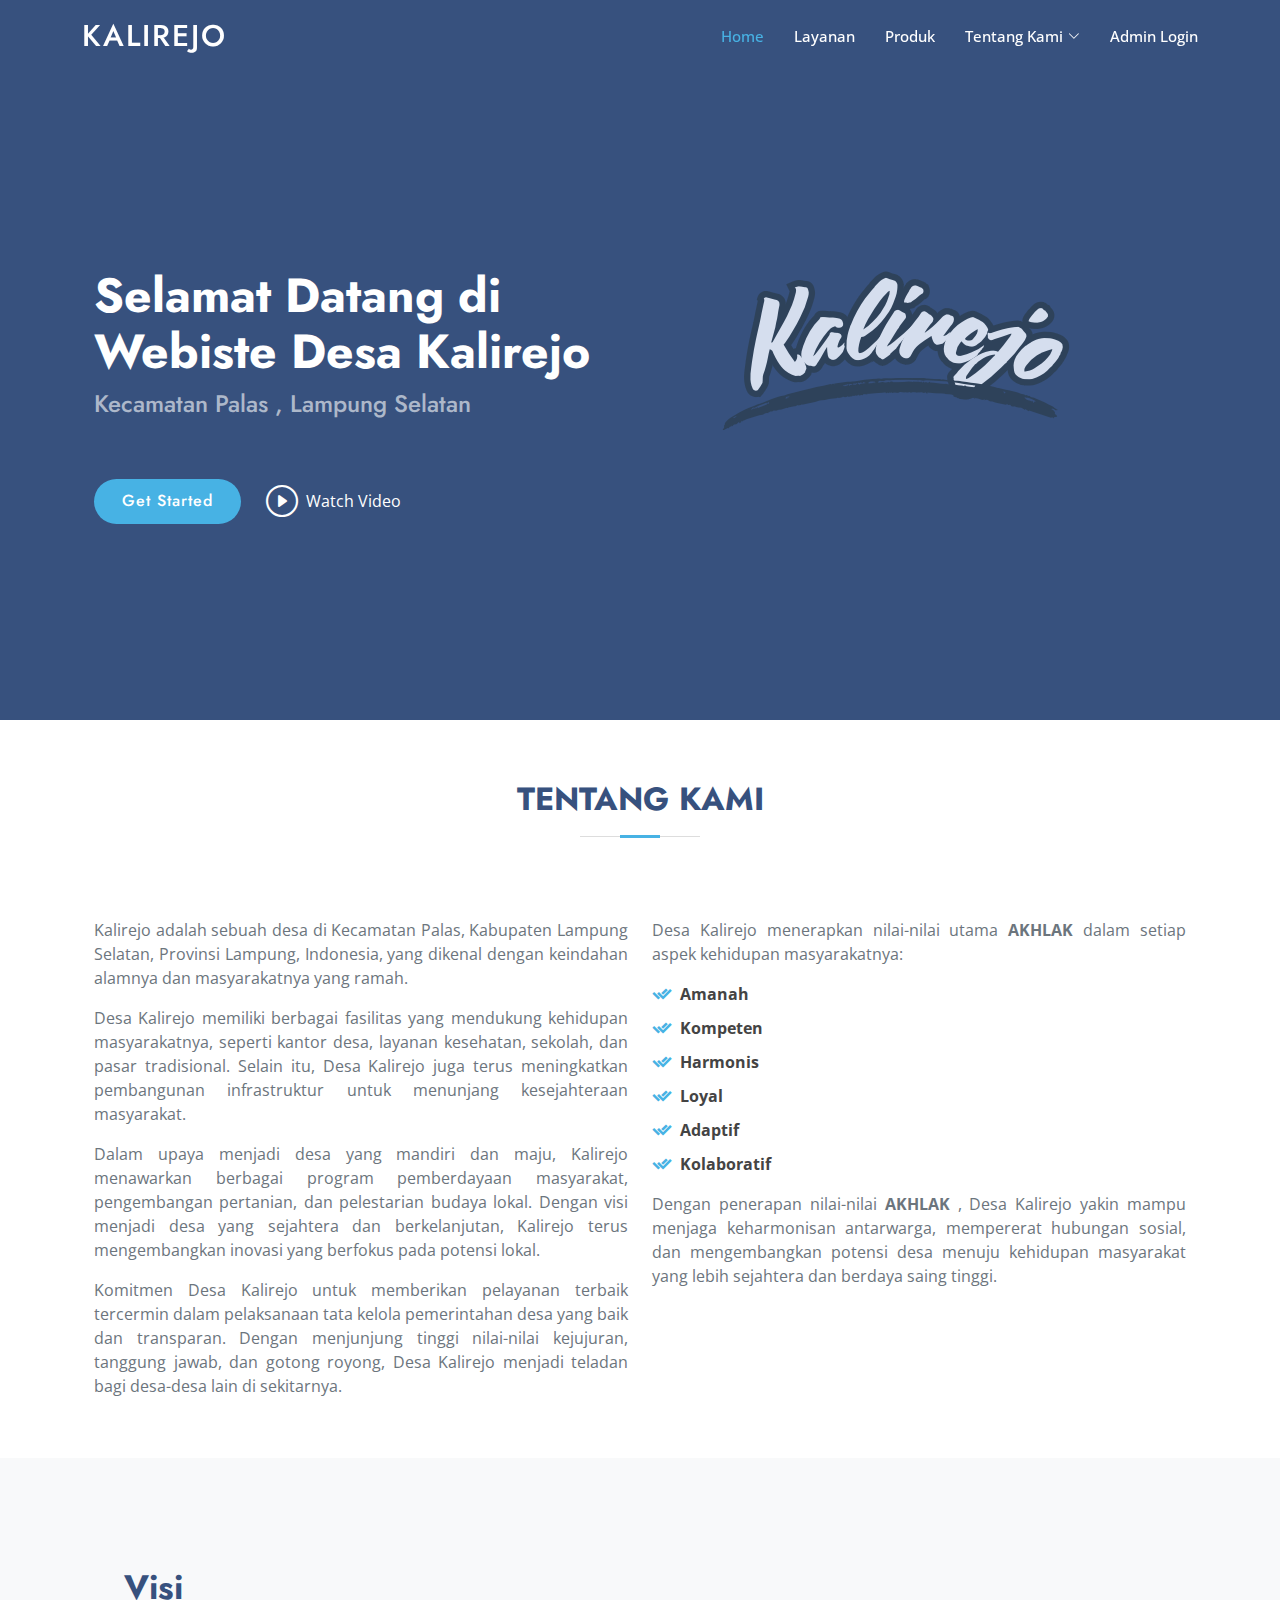
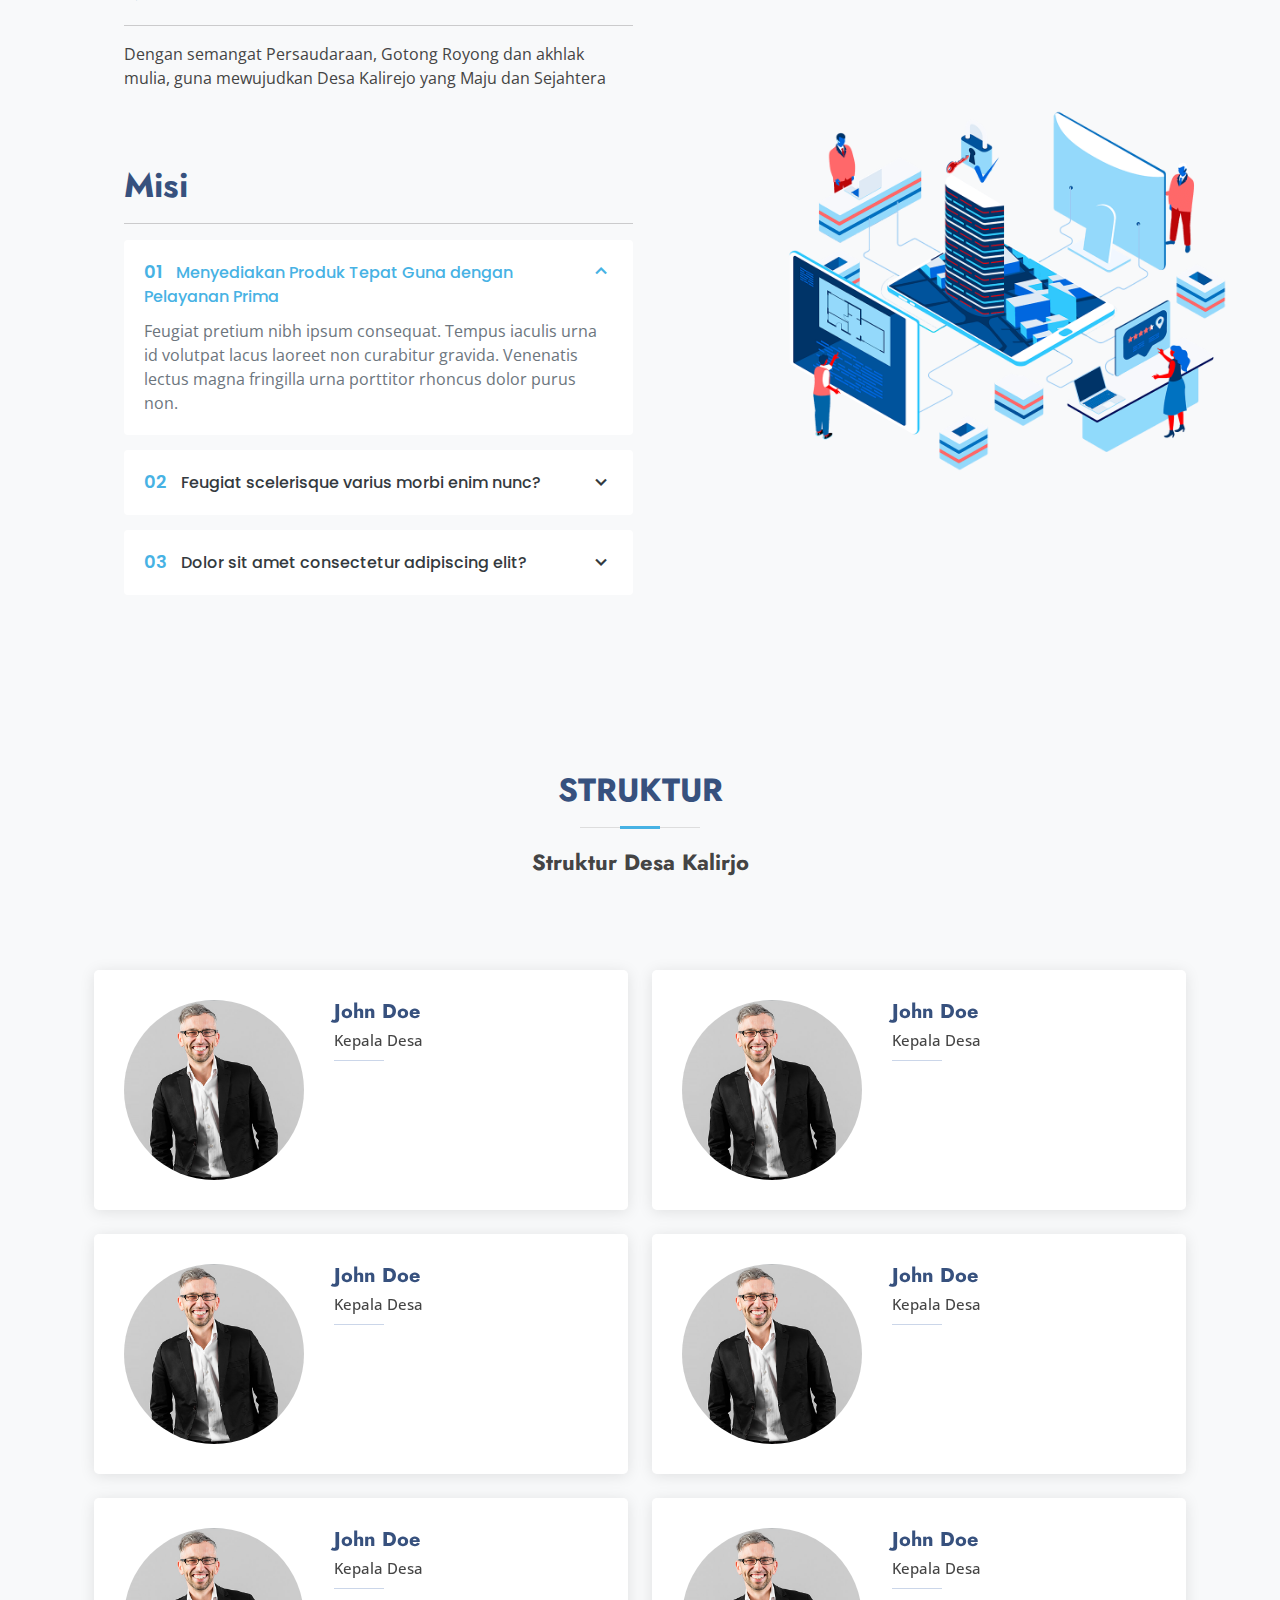
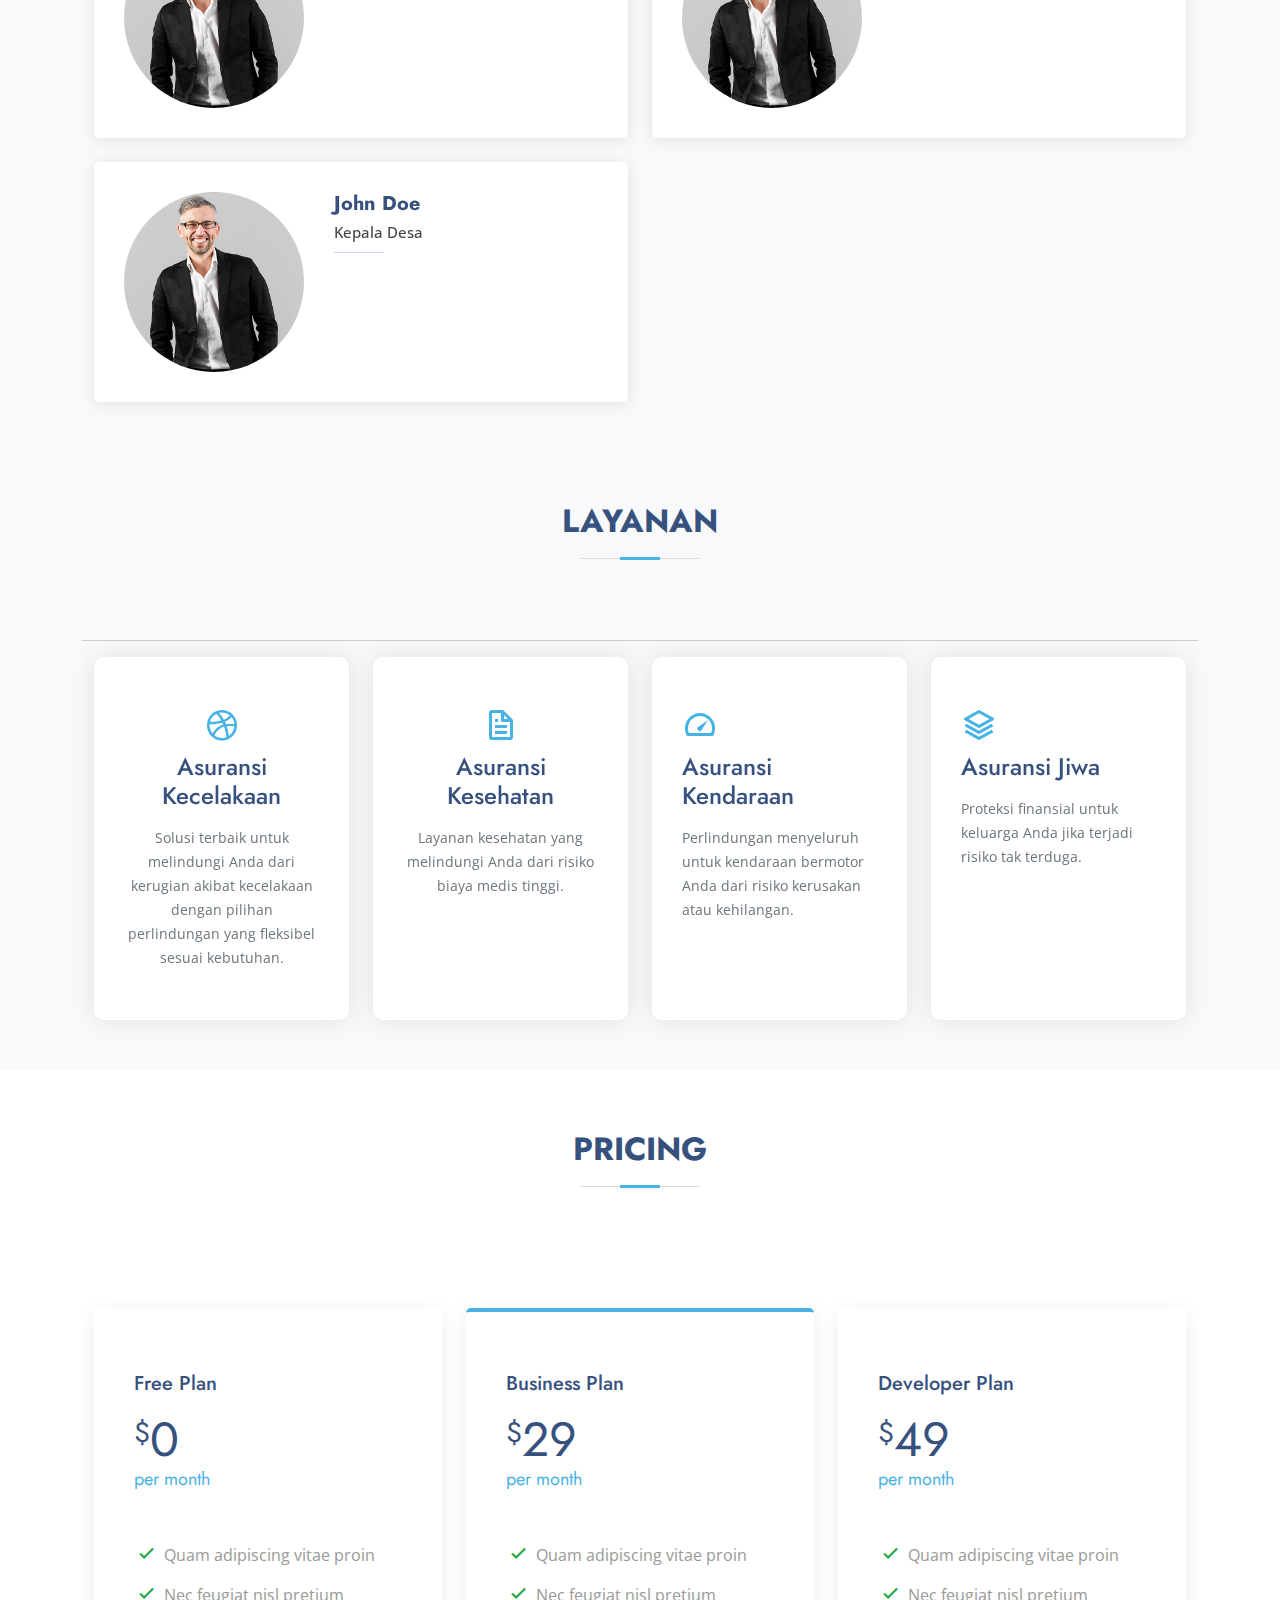
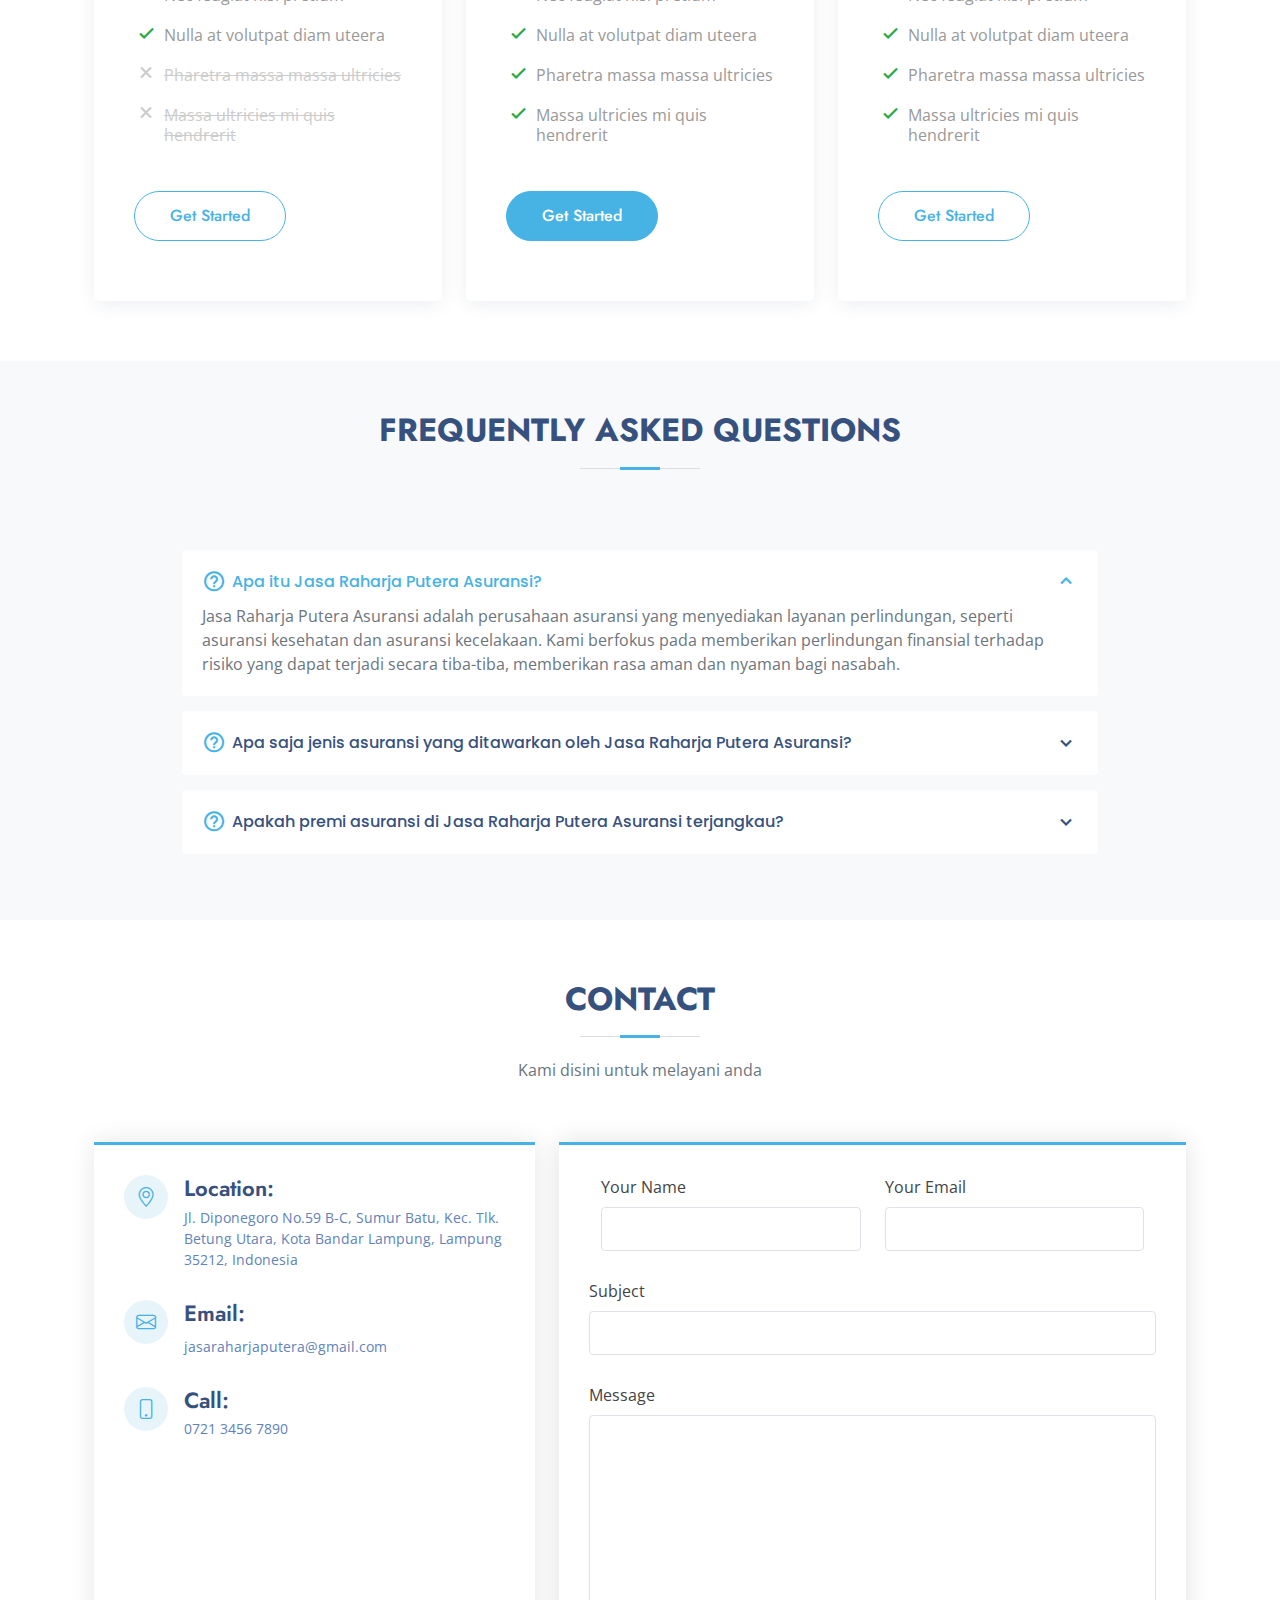
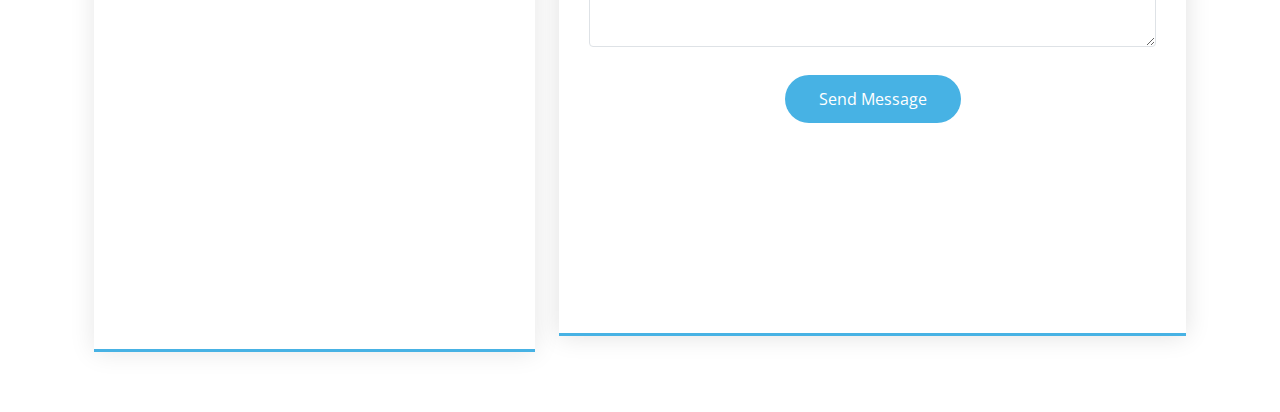
==== index.html @ ce3ab44b "initial commit" ====
<html lang="en"><head>
    <meta charset="utf-8">
    <meta content="width=device-width, initial-scale=1.0" name="viewport">
  
    <title>Kalirejo - Palas </title>
    <meta content="Pemasaran produk dari PT Jasa" name="description">
    <meta content="" name="keywords">
  
    <!-- Favicons -->
    <link href="assets/img/jrpLogo.png" rel="icon">
    <link href="assets/img/jrpLogo.png" rel="apple-touch-icon">
  
    <!-- Google Fonts -->
    <link href="https://fonts.googleapis.com/css?family=Open+Sans:300,300i,400,400i,600,600i,700,700i|Jost:300,300i,400,400i,500,500i,600,600i,700,700i|Poppins:300,300i,400,400i,500,500i,600,600i,700,700i" rel="stylesheet">
    <link href="assets/vendor/aos/aos.css" rel="stylesheet">
    <link href="assets/vendor/bootstrap/css/bootstrap.min.css" rel="stylesheet">
    <link href="assets/vendor/bootstrap-icons/bootstrap-icons.css" rel="stylesheet">
    <link href="assets/vendor/boxicons/css/boxicons.min.css" rel="stylesheet">
    <link href="assets/vendor/glightbox/css/glightbox.min.css" rel="stylesheet">
    <link href="assets/vendor/remixicon/remixicon.css" rel="stylesheet">
    <link href="assets/vendor/swiper/swiper-bundle.min.css" rel="stylesheet">
    <link href="assets/css/style.css" rel="stylesheet">
  </head>
  
  <body data-aos-easing="ease-in-out" data-aos-duration="1000" data-aos-delay="0">
  
    <!-- ======= Header ======= -->
    <header id="header" class="fixed-top">

    </header><!-- End Header -->
  
    <!-- ======= Hero Section ======= -->
    <section id="hero" class="d-flex align-items-center">
  
      <div class="container">
        <div class="row">
          <div class="col-lg-6 d-flex flex-column justify-content-center pt-4 pt-lg-0 order-2 order-lg-1 aos-init aos-animate" data-aos="fade-up" data-aos-delay="200">
            <h1>Selamat Datang di Webiste Desa Kalirejo</h1>
            <h2>Kecamatan Palas , Lampung Selatan</h2>
            <div class="d-flex justify-content-center justify-content-lg-start">
              <a href="#about" class="btn-get-started scrollto">Get Started</a>
              <a href="https://youtu.be/mQYhG9nLLx8?si=wnND6jHWBYqiGzvn" class="glightbox btn-watch-video"><i class="bi bi-play-circle"></i><span>Watch Video</span></a>
  
          </div>
          </div>
          <div class="col-lg-6 order-1 order-lg-2 hero-img aos-init aos-animate" data-aos="zoom-in" data-aos-delay="200">
            <img src="assets/img/Logo_JRP_Insurance.png" class="img-fluid animated" alt="">
          </div>
        </div>
      </div>
  
    </section><!-- End Hero -->
  
    <main id="main">
  
      
  
<!-- ======= About Us Section ======= -->
<section id="about" class="about">
  <div class="container aos-init aos-animate" data-aos="fade-up">

    <div class="section-title">
      <h2>Tentang Kami</h2>
    </div>

    <div class="row content">
      <div class="col-lg-6">
        <p style="text-align: justify">
          Kalirejo adalah sebuah desa di Kecamatan Palas, Kabupaten Lampung Selatan, Provinsi Lampung, Indonesia, yang dikenal dengan keindahan alamnya dan masyarakatnya yang ramah.
        </p>
        <p style="text-align: justify">
          Desa Kalirejo memiliki berbagai fasilitas yang mendukung kehidupan masyarakatnya, seperti kantor desa, layanan kesehatan, sekolah, dan pasar tradisional. Selain itu, Desa Kalirejo juga terus meningkatkan pembangunan infrastruktur untuk menunjang kesejahteraan masyarakat.
        </p>
        <p style="text-align: justify">
          Dalam upaya menjadi desa yang mandiri dan maju, Kalirejo menawarkan berbagai program pemberdayaan masyarakat, pengembangan pertanian, dan pelestarian budaya lokal. Dengan visi menjadi desa yang sejahtera dan berkelanjutan, Kalirejo terus mengembangkan inovasi yang berfokus pada potensi lokal.
        </p>
        <p style="text-align: justify">
          Komitmen Desa Kalirejo untuk memberikan pelayanan terbaik tercermin dalam pelaksanaan tata kelola pemerintahan desa yang baik dan transparan. Dengan menjunjung tinggi nilai-nilai kejujuran, tanggung jawab, dan gotong royong, Desa Kalirejo menjadi teladan bagi desa-desa lain di sekitarnya.
        </p>
      </div>
      <div class="col-lg-6 pt-4 pt-lg-0">
        <p style="text-align: justify">
           Desa Kalirejo menerapkan nilai-nilai utama <strong> AKHLAK </strong> dalam setiap aspek kehidupan masyarakatnya:
        </p>
        <ul>
            <li style="font-weight: bold"><i class="ri-check-double-line"></i> Amanah</li>
            <li style="font-weight: bold"><i class="ri-check-double-line"></i> Kompeten</li>
            <li style="font-weight: bold"><i class="ri-check-double-line"></i> Harmonis</li>
            <li style="font-weight: bold"><i class="ri-check-double-line"></i> Loyal</li>
            <li style="font-weight: bold"><i class="ri-check-double-line"></i> Adaptif</li>
            <li style="font-weight: bold"><i class="ri-check-double-line"></i> Kolaboratif </li>
        </ul>
        <p style="text-align: justify">
            Dengan penerapan nilai-nilai <strong> AKHLAK </strong>, Desa Kalirejo yakin mampu menjaga keharmonisan antarwarga, mempererat hubungan sosial, dan mengembangkan potensi desa menuju kehidupan masyarakat yang lebih sejahtera dan berdaya saing tinggi.
        </p>
      </div>
    </div>

  </div>
</section><!-- End About Us Section -->

  
      <!-- ======= Why Us Section ======= -->
      <section id="why-us" class="why-us section-bg">
        <div class="container-fluid aos-init aos-animate" data-aos="fade-up">
  
          <div class="row">
  
            <div class="col-lg-7 d-flex flex-column justify-content-center align-items-stretch  order-2 order-lg-1">
  
              <div class="content">
                <h3><strong>Visi</strong></h3>
                <hr>
                <p>
                              </p><div>Dengan semangat Persaudaraan, Gotong Royong dan akhlak mulia, guna mewujudkan Desa Kalirejo yang Maju dan Sejahtera</div>
                              <p></p>
              </div>
              <div class="content">
                <h3><strong>Misi</strong></h3>
                <hr>
                <p>
                              </p>
              </div>
  
              <div class="accordion-list">
                <ul>
                  <li>
                    <a data-bs-toggle="collapse" class="collapse" data-bs-target="#accordion-list-1"><span>01</span> Menyediakan Produk Tepat Guna dengan Pelayanan Prima<i class="bx bx-chevron-down icon-show"></i><i class="bx bx-chevron-up icon-close"></i></a>
                    <div id="accordion-list-1" class="collapse show" data-bs-parent=".accordion-list">
                      <p>
                        Feugiat pretium nibh ipsum consequat. Tempus iaculis urna id volutpat lacus laoreet non curabitur gravida. Venenatis lectus magna fringilla urna porttitor rhoncus dolor purus non.
                      </p>
                    </div>
                  </li>
  
                  <li>
                    <a data-bs-toggle="collapse" data-bs-target="#accordion-list-2" class="collapsed"><span>02</span> Feugiat scelerisque varius morbi enim nunc? <i class="bx bx-chevron-down icon-show"></i><i class="bx bx-chevron-up icon-close"></i></a>
                    <div id="accordion-list-2" class="collapse" data-bs-parent=".accordion-list">
                      <p>
                        Dolor sit amet consectetur adipiscing elit pellentesque habitant morbi. Id interdum velit laoreet id donec ultrices. Fringilla phasellus faucibus scelerisque eleifend donec pretium. Est pellentesque elit ullamcorper dignissim. Mauris ultrices eros in cursus turpis massa tincidunt dui.
                      </p>
                    </div>
                  </li>
  
                  <li>
                    <a data-bs-toggle="collapse" data-bs-target="#accordion-list-3" class="collapsed"><span>03</span> Dolor sit amet consectetur adipiscing elit? <i class="bx bx-chevron-down icon-show"></i><i class="bx bx-chevron-up icon-close"></i></a>
                    <div id="accordion-list-3" class="collapse" data-bs-parent=".accordion-list">
                      <p>
                        Eleifend mi in nulla posuere sollicitudin aliquam ultrices sagittis orci. Faucibus pulvinar elementum integer enim. Sem nulla pharetra diam sit amet nisl suscipit. Rutrum tellus pellentesque eu tincidunt. Lectus urna duis convallis convallis tellus. Urna molestie at elementum eu facilisis sed odio morbi quis
                      </p>
                    </div>
                  </li>
  
                </ul>
              </div>
  
            </div>
  
            <div class="col-lg-5 align-items-stretch order-1 order-lg-2 img aos-init aos-animate" style="background-image: url(&quot;assets/img/why-us.png&quot;);" data-aos="zoom-in" data-aos-delay="150">&nbsp;</div>
          </div>
  
        </div>
      </section><!-- End Why Us Section -->
  
      
  
      
  
      <!-- ======= Team Section ======= -->
      <section id="team" class="team section-bg">
        <div class="container aos-init aos-animate" data-aos="fade-up">
  
          <div class="section-title">
            <h2>Struktur</h2>
            <h4>Struktur Desa Kalirjo</h4>
            <div class="images" style="display: flex; justify-content: center; align-items: center;">
                        
                    </div>
          </div>
  
          <div id="team-container" class="row"></div>
  
        </div>
      </section><!-- End Team Section -->
  
          <!-- ======= Services Section ======= -->
          <section id="services" class="services section-bg">
              <div class="container aos-init aos-animate" data-aos="fade-up">
  
                <div class="section-title text-center">
                  <h2>Layanan</h2>
  
                  <!-- <p>Magnam dolores commodi suscipit. Necessitatibus eius consequatur ex aliquid fuga eum quidem. Sit sint consectetur velit. Quisquam quos quisquam cupiditate. Et nemo qui impedit suscipit alias ea. Quia fugiat sit in iste officiis commodi quidem hic quas.</p> -->
                </div>
                              <hr>
                
  
                <div class="row justify-content-center">
                  <div class="col-xl-3 col-md-6 d-flex align-items-stretch aos-init aos-animate" data-aos="zoom-in" data-aos-delay="100">
                  <div class="icon-box text-center">
                      <div class="icon"><i class="bx bxl-dribbble"></i></div>
                      <h4><a href="">Asuransi Kecelakaan</a></h4>
                      <p>Solusi terbaik untuk melindungi Anda dari kerugian akibat kecelakaan dengan pilihan perlindungan yang fleksibel sesuai kebutuhan.</p>
                  </div>
                  </div>
  
                  <div class="col-xl-3 col-md-6 d-flex align-items-stretch mt-4 mt-md-0 aos-init aos-animate" data-aos="zoom-in" data-aos-delay="200">
                    <div class="icon-box text-center">
                      <div class="icon"><i class="bx bx-file"></i></div>
                      <h4><a href="">Asuransi Kesehatan</a></h4>
                      <p>Layanan kesehatan yang melindungi Anda dari risiko biaya medis tinggi.</p>
                    </div>
                  </div>
  
                  <div class="col-xl-3 col-md-6 d-flex align-items-stretch mt-4 mt-xl-0 aos-init aos-animate" data-aos="zoom-in" data-aos-delay="300">
                    <div class="icon-box">
                      <div class="icon"><i class="bx bx-tachometer"></i></div>
                      <h4><a href="">Asuransi Kendaraan</a></h4>
                      <p>Perlindungan menyeluruh untuk kendaraan bermotor Anda dari risiko kerusakan atau kehilangan.</p>
                    </div>
                  </div>
  
                  <div class="col-xl-3 col-md-6 d-flex align-items-stretch mt-4 mt-xl-0 aos-init aos-animate" data-aos="zoom-in" data-aos-delay="400">
                    <div class="icon-box">
                      <div class="icon"><i class="bx bx-layer"></i></div>
                      <h4><a href="">Asuransi Jiwa</a></h4>
                      <p>Proteksi finansial untuk keluarga Anda jika terjadi risiko tak terduga.</p>
                  </div>
                  </div>
  
                </div>
  
              </div>
            </section><!-- End Services Section -->
  
      <!-- ======= Pricing Section ======= -->
      <section id="pricing" class="pricing">
        <div class="container aos-init aos-animate" data-aos="fade-up">
  
          <div class="section-title">
            <h2>Pricing</h2>
            <!-- <p>Magnam dolores commodi suscipit. Necessitatibus eius consequatur ex aliquid fuga eum quidem. Sit sint consectetur velit. Quisquam quos quisquam cupiditate. Et nemo qui impedit suscipit alias ea. Quia fugiat sit in iste officiis commodi quidem hic quas.</p> -->
          </div>
  
          <div class="row">
  
            <div class="col-lg-4 aos-init aos-animate" data-aos="fade-up" data-aos-delay="100">
              <div class="box">
                <h3>Free Plan</h3>
                <h4><sup>$</sup>0<span>per month</span></h4>
                <ul>
                  <li><i class="bx bx-check"></i> Quam adipiscing vitae proin</li>
                  <li><i class="bx bx-check"></i> Nec feugiat nisl pretium</li>
                  <li><i class="bx bx-check"></i> Nulla at volutpat diam uteera</li>
                  <li class="na"><i class="bx bx-x"></i> <span>Pharetra massa massa ultricies</span></li>
                  <li class="na"><i class="bx bx-x"></i> <span>Massa ultricies mi quis hendrerit</span></li>
                </ul>
                <a href="#" class="buy-btn">Get Started</a>
              </div>
            </div>
  
            <div class="col-lg-4 mt-4 mt-lg-0 aos-init aos-animate" data-aos="fade-up" data-aos-delay="200">
              <div class="box featured">
                <h3>Business Plan</h3>
                <h4><sup>$</sup>29<span>per month</span></h4>
                <ul>
                  <li><i class="bx bx-check"></i> Quam adipiscing vitae proin</li>
                  <li><i class="bx bx-check"></i> Nec feugiat nisl pretium</li>
                  <li><i class="bx bx-check"></i> Nulla at volutpat diam uteera</li>
                  <li><i class="bx bx-check"></i> Pharetra massa massa ultricies</li>
                  <li><i class="bx bx-check"></i> Massa ultricies mi quis hendrerit</li>
                </ul>
                <a href="#" class="buy-btn">Get Started</a>
              </div>
            </div>
  
            <div class="col-lg-4 mt-4 mt-lg-0 aos-init aos-animate" data-aos="fade-up" data-aos-delay="300">
              <div class="box">
                <h3>Developer Plan</h3>
                <h4><sup>$</sup>49<span>per month</span></h4>
                <ul>
                  <li><i class="bx bx-check"></i> Quam adipiscing vitae proin</li>
                  <li><i class="bx bx-check"></i> Nec feugiat nisl pretium</li>
                  <li><i class="bx bx-check"></i> Nulla at volutpat diam uteera</li>
                  <li><i class="bx bx-check"></i> Pharetra massa massa ultricies</li>
                  <li><i class="bx bx-check"></i> Massa ultricies mi quis hendrerit</li>
                </ul>
                <a href="#" class="buy-btn">Get Started</a>
              </div>
            </div>
  
          </div>
  
        </div>
      </section><!-- End Pricing Section -->
  
      <!-- ======= Frequently Asked Questions Section ======= -->
      <section id="faq" class="faq section-bg">
        <div class="container aos-init aos-animate" data-aos="fade-up">
  
          <div class="section-title">
            <h2>Frequently Asked Questions</h2>
            <!-- <p>Magnam dolores commodi suscipit. Necessitatibus eius consequatur ex aliquid fuga eum quidem. Sit sint consectetur velit. Quisquam quos quisquam cupiditate. Et nemo qui impedit suscipit alias ea. Quia fugiat sit in iste officiis commodi quidem hic quas.</p> -->
          </div>
  
          <div class="faq-list">
            <ul>
              <li data-aos="fade-up" data-aos-delay="100" class="aos-init aos-animate">
                <i class="bx bx-help-circle icon-help"></i> <a data-bs-toggle="collapse" class="collapse" data-bs-target="#faq-list-1">Apa itu Jasa Raharja Putera Asuransi? <i class="bx bx-chevron-down icon-show"></i><i class="bx bx-chevron-up icon-close"></i></a>
                <div id="faq-list-1" class="collapse show" data-bs-parent=".faq-list">
                  <p>
                      Jasa Raharja Putera Asuransi adalah perusahaan asuransi yang menyediakan layanan perlindungan, seperti asuransi kesehatan dan asuransi kecelakaan. Kami berfokus pada memberikan perlindungan finansial terhadap risiko yang dapat terjadi secara tiba-tiba, memberikan rasa aman dan nyaman bagi nasabah.
                  </p>
                </div>
              </li>
  
              <li data-aos="fade-up" data-aos-delay="200" class="aos-init aos-animate">
                <i class="bx bx-help-circle icon-help"></i> <a data-bs-toggle="collapse" data-bs-target="#faq-list-2" class="collapsed">Apa saja jenis asuransi yang ditawarkan oleh Jasa Raharja Putera Asuransi? <i class="bx bx-chevron-down icon-show"></i><i class="bx bx-chevron-up icon-close"></i></a>
                <div id="faq-list-2" class="collapse" data-bs-parent=".faq-list">
                  <p>
                      Jasa Raharja Putera Asuransi menawarkan beberapa jenis produk asuransi, antara lain:
                      </p><ul>
                          <li><strong>Asuransi Kesehatan:</strong> Memberikan proteksi untuk biaya perawatan kesehatan baik rawat inap maupun rawat jalan.</li>
                          <li><strong>Asuransi Kecelakaan Diri:</strong> Perlindungan terhadap risiko kecelakaan pribadi yang dapat mengakibatkan cacat tetap atau meninggal dunia.</li>
                      </ul>
                  <p></p>
                </div>
              </li>
  
              <li data-aos="fade-up" data-aos-delay="300" class="aos-init aos-animate">
                <i class="bx bx-help-circle icon-help"></i> <a data-bs-toggle="collapse" data-bs-target="#faq-list-3" class="collapsed">Apakah premi asuransi di Jasa Raharja Putera Asuransi terjangkau? <i class="bx bx-chevron-down icon-show"></i><i class="bx bx-chevron-up icon-close"></i></a>
                <div id="faq-list-3" class="collapse" data-bs-parent=".faq-list">
                  <p>
                      Premi asuransi di Jasa Raharja Putera Asuransi dirancang agar dapat diakses oleh berbagai kalangan. Premi yang dikenakan tergantung pada jenis asuransi yang dipilih, usia pemegang polis, dan jumlah pertanggungan. Perusahaan ini menawarkan pilihan premi yang fleksibel, yang memungkinkan nasabah menyesuaikan dengan anggaran dan kebutuhan perlindungannya.
                  </p>
                </div>
              </li>
  
              
  
            </ul>
          </div>
  
        </div>
      </section><!-- End Frequently Asked Questions Section -->
  
      <!-- ======= Contact Section ======= -->
      <section id="contact" class="contact">
        <div class="container aos-init aos-animate" data-aos="fade-up">
  
          <div class="section-title">
            <h2>Contact</h2>
            <p>Kami disini untuk melayani anda</p>
          </div>
  
          <div class="row">
  
            <div class="col-lg-5 d-flex align-items-stretch">
              <div class="info">
                <div class="address">
                  <i class="bi bi-geo-alt"></i>
                  <h4>Location:</h4>
                  <p>Jl. Diponegoro No.59 B-C, Sumur Batu, Kec. Tlk. Betung Utara, Kota Bandar Lampung, Lampung 35212, Indonesia</p>
                </div>
  
                <div class="email">
                  <i class="bi bi-envelope"></i>
                  <h4>Email:</h4>
                  <p>jasaraharjaputera@gmail.com</p>
                </div>
  
                <div class="phone">
                  <i class="bi bi-phone"></i>
                  <h4>Call:</h4>
                  <p>0721 3456 7890</p>
                </div>
  
                <iframe src="https://www.google.com/maps/embed?pb=!1m18!1m12!1m3!1d496.48790723895786!2d105.26151772204915!3d-5.431663697129779!2m3!1f0!2f0!3f0!3m2!1i1024!2i768!4f13.1!3m3!1m2!1s0x2e40da3414b57f09%3A0xfca10192202a3818!2sJasaraharja%20Putera!5e0!3m2!1sen!2sus!4v1705291901483!5m2!1sen!2sus" width="600" height="450" style="border:0;" allowfullscreen="" loading="lazy" referrerpolicy="no-referrer-when-downgrade"></iframe>
              </div>
  
            </div>
  
            <div class="col-lg-7 mt-5 mt-lg-0 d-flex align-items-stretch">
              
              <form action="" method="post" role="form" class="php-email-form">
                  <div class="row">
                  <div class="form-group col-md-6">
                    <label for="name">Your Name</label>
                    <input type="text" name="name" class="form-control" id="name" required="">
                  </div>
                  <div class="form-group col-md-6">
                    <label for="name">Your Email</label>
                    <input type="email" class="form-control" name="email" id="email" required="">
                  </div>
                </div>
                <div class="form-group">
                  <label for="name">Subject</label>
                  <input type="text" class="form-control" name="subject" id="subject" required="">
                </div>
                <div class="form-group">
                  <label for="name">Message</label>
                  <textarea class="form-control" name="message" rows="10" required=""></textarea>
                </div>
                <div class="my-3">
                  <div class="loading">Loading</div>
                  <div class="error-message"></div>
                  <div class="sent-message">Your message has been sent. Thank you!</div>
                </div>
                <div class="text-center"><button type="submit">Send Message</button></div>
              </form>
            </div>
  
          </div>
  
        </div>
      </section><!-- End Contact Section -->
  
    </main><!-- End #main -->
  
    <!-- ======= Footer ======= -->
  
      <div class="container footer-bottom clearfix">
        <div class="credits">
          <!-- All the links in the footer should remain intact. -->
          <!-- You can delete the links only if you purchased the pro version. -->
          <!-- Licensing information: https://bootstrapmade.com/license/ -->
          <!-- Purchase the pro version with working PHP/AJAX contact form: https://bootstrapmade.com/arsha-free-bootstrap-html-template-corporate/ -->
        </div>
      </div>
    <!-- End Footer -->
  
    
    <a href="#" class="back-to-top d-flex align-items-center justify-content-center"><i class="bi bi-arrow-up-short"></i></a>
  
    <!-- Vendor JS Files -->
    <script src="assets/vendor/aos/aos.js"></script>
    <script src="assets/vendor/bootstrap/js/bootstrap.bundle.min.js"></script>
    <script src="assets/vendor/glightbox/js/glightbox.min.js"></script>
    <script src="assets/vendor/isotope-layout/isotope.pkgd.min.js"></script>
    <script src="assets/vendor/swiper/swiper-bundle.min.js"></script>
    <script src="assets/vendor/waypoints/noframework.waypoints.js"></script>
    <script src="assets/vendor/php-email-form/validate.js"></script>
  
    <!-- Template Main JS File -->
    <script src="assets/js/main.js"></script>
  
  
    <script>
        // Load header
        fetch('layout/header.html')
            .then(response => response.text())
            .then(data => document.getElementById('header').innerHTML = data);

        // Load footer
        // fetch('footer.html')
        //     .then(response => response.text())
        //     .then(data => document.getElementById('footer').innerHTML = data);
    </script>

    <!-- SCRIPT STRUKTUR -->
    <script>
        // Function to fetch and parse CSV
        async function fetchTeamData() {
          const response = await fetch('data/struktur.csv'); // Replace with your actual CSV file path
          const csvText = await response.text();
          return csvToArray(csvText);
        }
      
        // Convert CSV to Array of Objects
        function csvToArray(csvString) {
          const rows = csvString.split('\n').filter(row => row.trim());
          const headers = rows.shift().split(',');
      
          return rows.map(row => {
            const values = row.split(',');
            return headers.reduce((obj, header, index) => {
              obj[header.trim()] = values[index].trim();
              return obj;
            }, {});
          });
        }
      
        // Render Team Section
        function renderTeam(teamData) {
          const container = document.getElementById('team-container');
          container.innerHTML = '';
      
          teamData.forEach(member => {
            const memberHTML = `
              <div class="col-lg-6 mt-4 aos-init aos-animate" data-aos="zoom-in" data-aos-delay="100">
                <div class="member d-flex align-items-start">
                  <div class="pic"><img src="${member.foto}" class="img-fluid" alt="${member.nama}"></div>
                  <div class="member-info">
                    <h4>${member.nama}</h4>
                    <span>${member.posisi}</span>
                  </div>
                </div>
              </div>
            `;
            container.insertAdjacentHTML('beforeend', memberHTML);
          });
        }
      
        // Initialize
        async function initTeamSection() {
          try {
            const teamData = await fetchTeamData();
            renderTeam(teamData);
          } catch (error) {
            console.error('Error loading team data:', error);
          }
        }
      
        // Call the initialization function on page load
        document.addEventListener('DOMContentLoaded', initTeamSection);
      </script>
      
  
  </body></html>
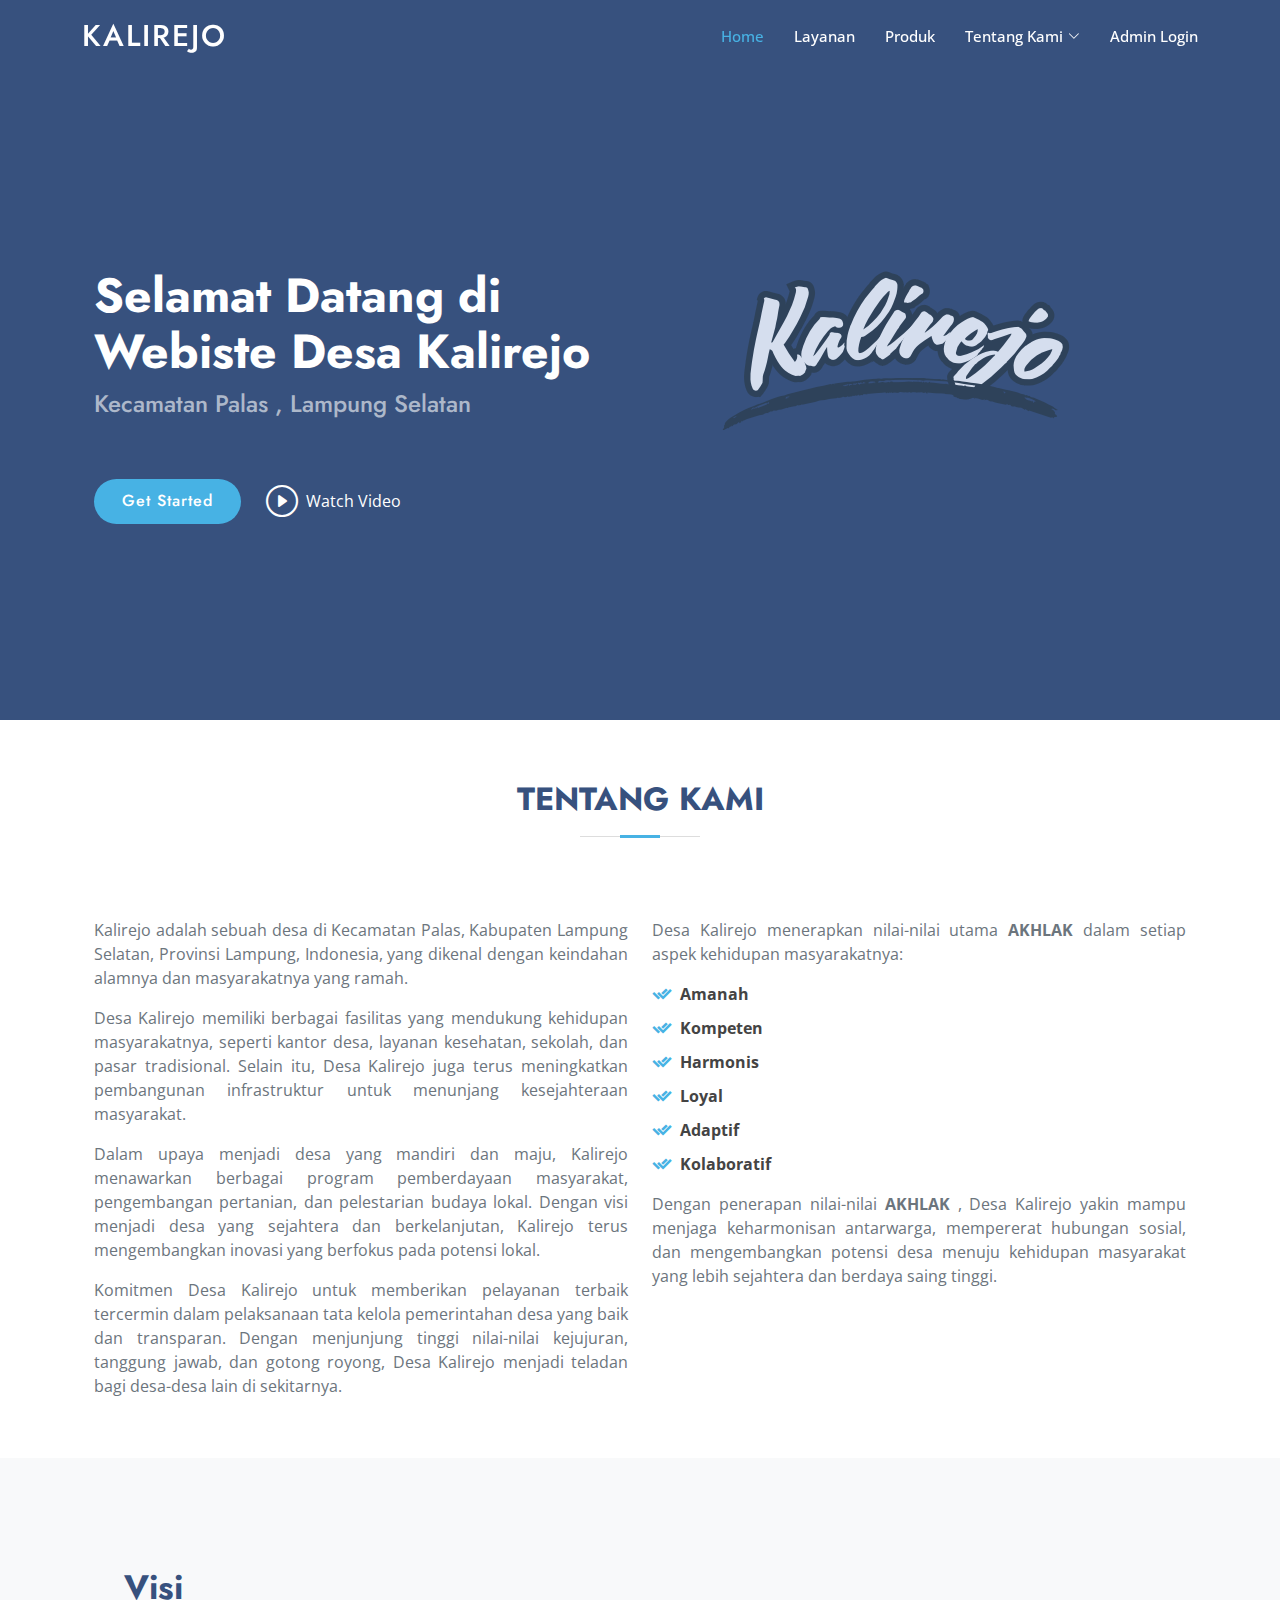
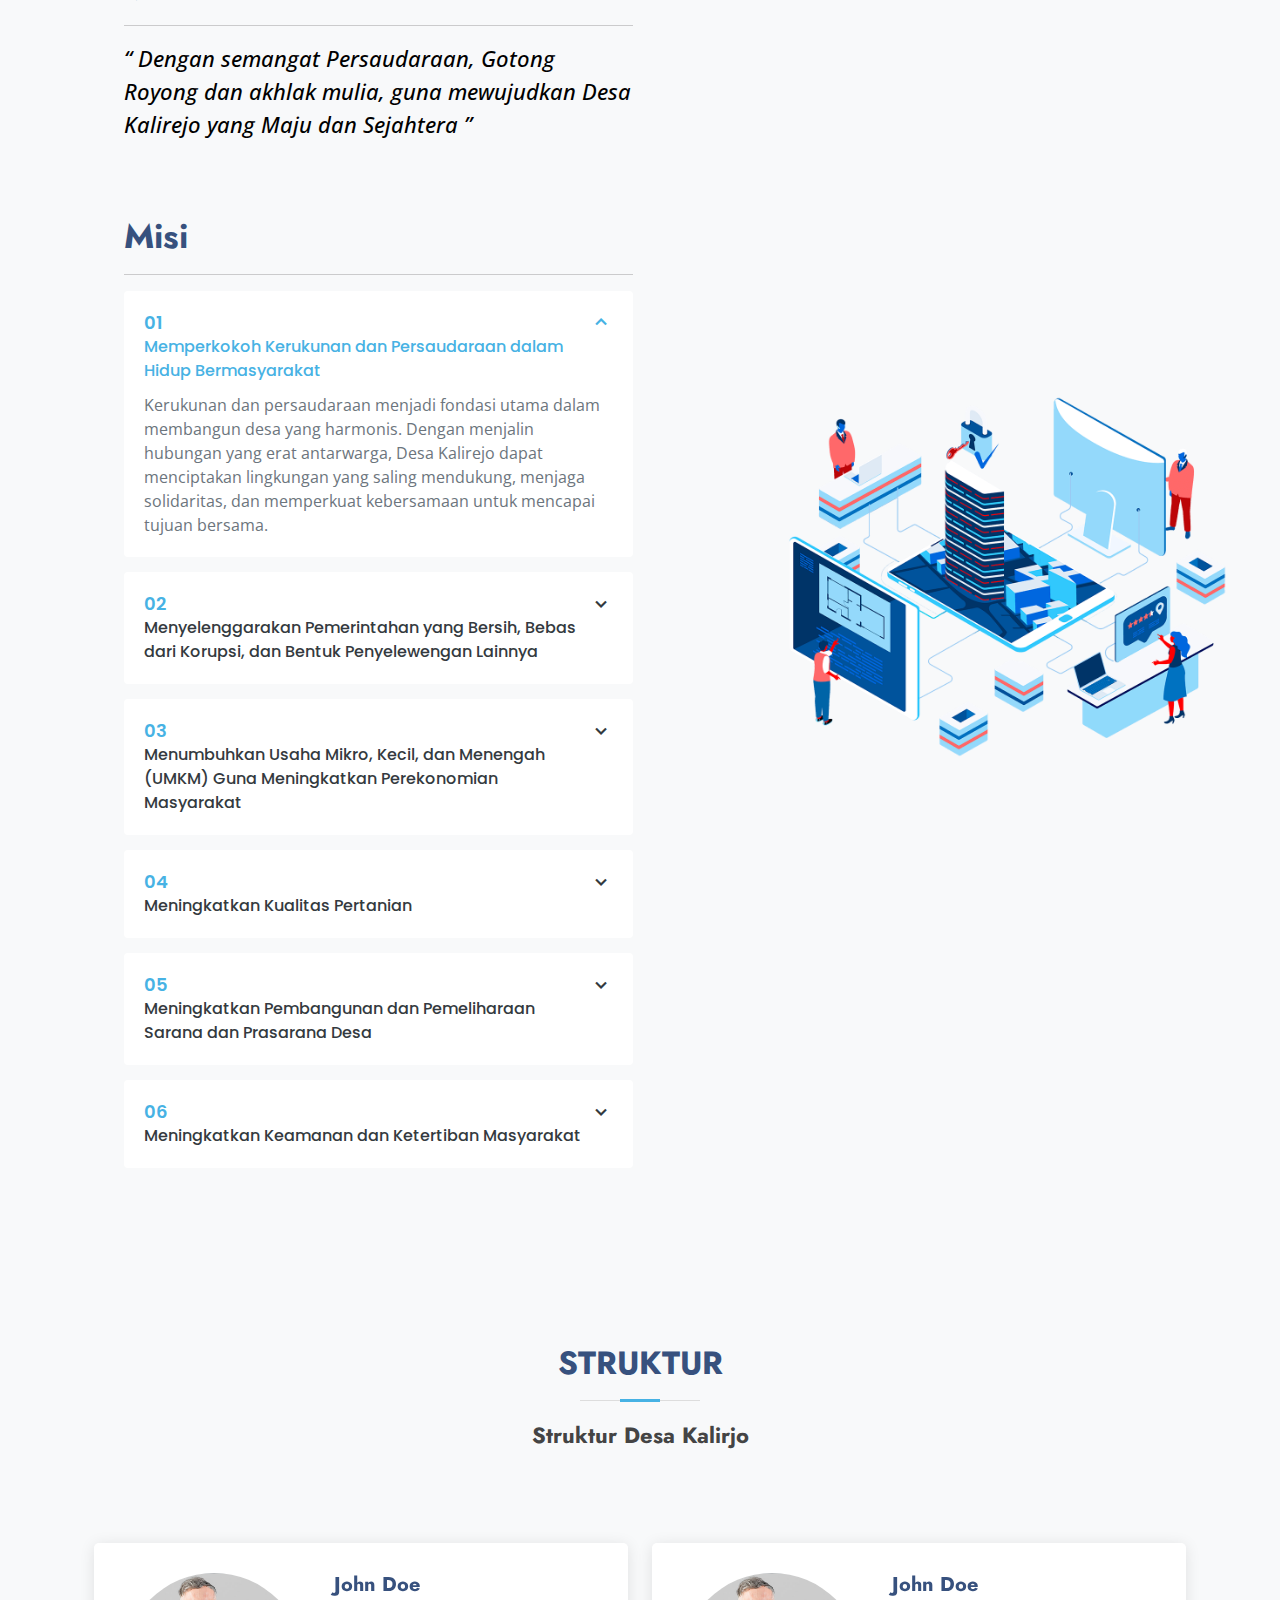
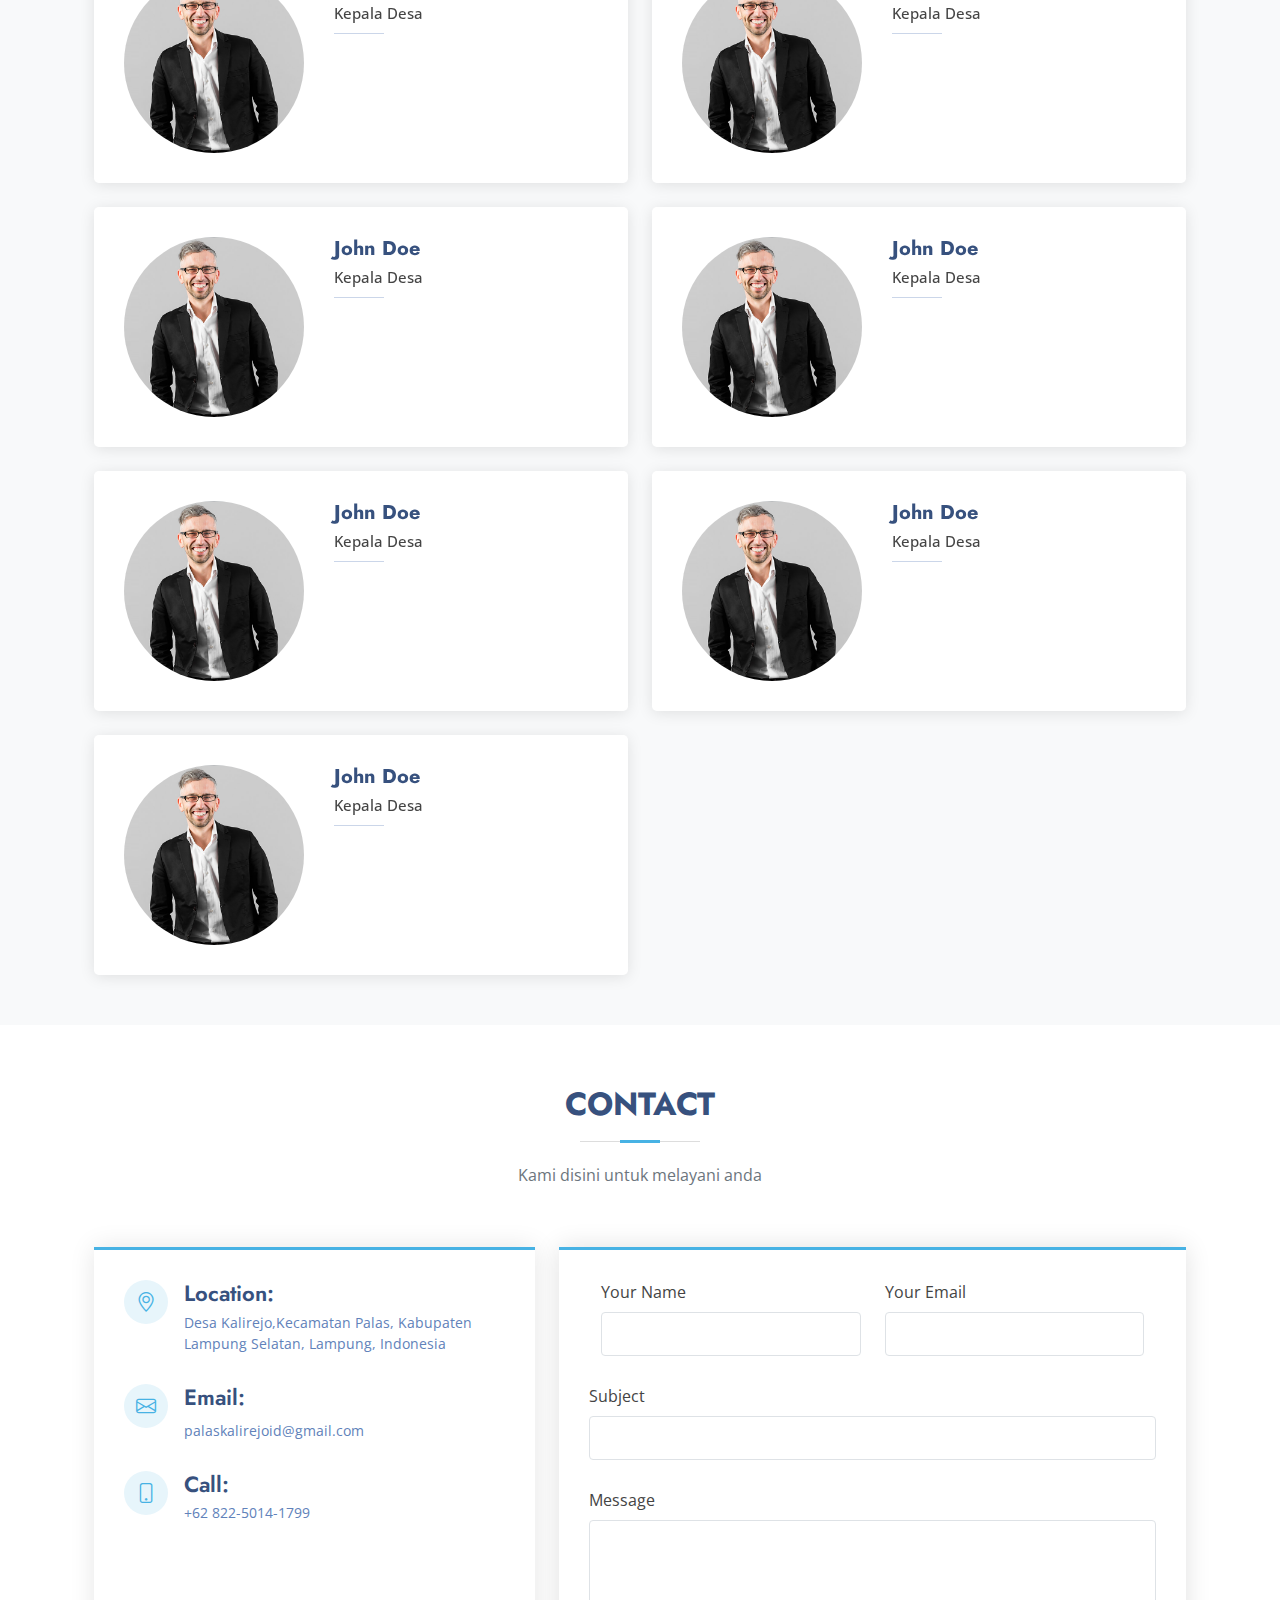
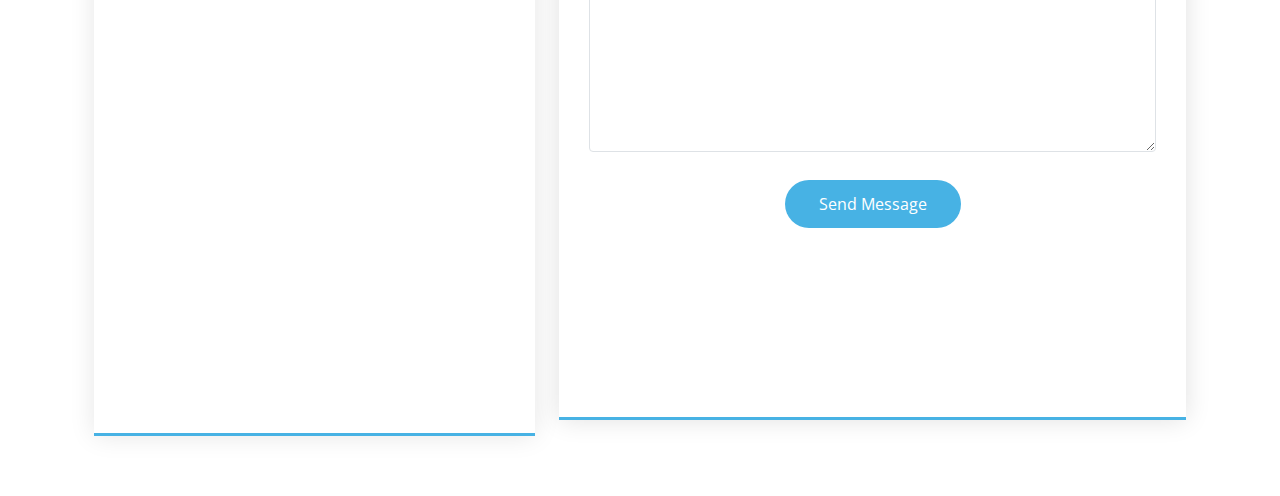
==== commit 95f3350a: "update:home" ====
--- a/index.html
+++ b/index.html
@@ -111,9 +111,9 @@
               <div class="content">
                 <h3><strong>Visi</strong></h3>
                 <hr>
-                <p>
-                              </p><div>Dengan semangat Persaudaraan, Gotong Royong dan akhlak mulia, guna mewujudkan Desa Kalirejo yang Maju dan Sejahtera</div>
-                              <p></p>
+                <p style="font-size: 22px; color: black;font-weight: 500;">
+                <i>“ Dengan semangat Persaudaraan, Gotong Royong dan akhlak mulia, guna mewujudkan Desa Kalirejo yang Maju dan Sejahtera ”</i>
+                             </p>
               </div>
               <div class="content">
                 <h3><strong>Misi</strong></h3>
@@ -125,28 +125,55 @@
               <div class="accordion-list">
                 <ul>
                   <li>
-                    <a data-bs-toggle="collapse" class="collapse" data-bs-target="#accordion-list-1"><span>01</span> Menyediakan Produk Tepat Guna dengan Pelayanan Prima<i class="bx bx-chevron-down icon-show"></i><i class="bx bx-chevron-up icon-close"></i></a>
+                    <a data-bs-toggle="collapse" class="collapse" data-bs-target="#accordion-list-1"><span>01</span> <br>Memperkokoh Kerukunan dan Persaudaraan dalam Hidup Bermasyarakat<i class="bx bx-chevron-down icon-show"></i><i class="bx bx-chevron-up icon-close"></i></a>
                     <div id="accordion-list-1" class="collapse show" data-bs-parent=".accordion-list">
                       <p>
-                        Feugiat pretium nibh ipsum consequat. Tempus iaculis urna id volutpat lacus laoreet non curabitur gravida. Venenatis lectus magna fringilla urna porttitor rhoncus dolor purus non.
-                      </p>
-                    </div>
-                  </li>
-  
-                  <li>
-                    <a data-bs-toggle="collapse" data-bs-target="#accordion-list-2" class="collapsed"><span>02</span> Feugiat scelerisque varius morbi enim nunc? <i class="bx bx-chevron-down icon-show"></i><i class="bx bx-chevron-up icon-close"></i></a>
+                        Kerukunan dan persaudaraan menjadi fondasi utama dalam membangun desa yang harmonis. Dengan menjalin hubungan yang erat antarwarga, Desa Kalirejo dapat menciptakan lingkungan yang saling mendukung, menjaga solidaritas, dan memperkuat kebersamaan untuk mencapai tujuan bersama.
+                      </p>
+                    </div>
+                  </li>
+  
+                  <li>
+                    <a data-bs-toggle="collapse" data-bs-target="#accordion-list-2" class="collapsed"><span>02</span> <br>Menyelenggarakan Pemerintahan yang Bersih, Bebas dari Korupsi, dan Bentuk Penyelewengan Lainnya <i class="bx bx-chevron-down icon-show"></i><i class="bx bx-chevron-up icon-close"></i></a>
                     <div id="accordion-list-2" class="collapse" data-bs-parent=".accordion-list">
                       <p>
-                        Dolor sit amet consectetur adipiscing elit pellentesque habitant morbi. Id interdum velit laoreet id donec ultrices. Fringilla phasellus faucibus scelerisque eleifend donec pretium. Est pellentesque elit ullamcorper dignissim. Mauris ultrices eros in cursus turpis massa tincidunt dui.
-                      </p>
-                    </div>
-                  </li>
-  
-                  <li>
-                    <a data-bs-toggle="collapse" data-bs-target="#accordion-list-3" class="collapsed"><span>03</span> Dolor sit amet consectetur adipiscing elit? <i class="bx bx-chevron-down icon-show"></i><i class="bx bx-chevron-up icon-close"></i></a>
+                        Pemerintahan desa yang transparan dan akuntabel adalah prioritas utama. Dengan menghindari korupsi dan penyelewengan, Desa Kalirejo berkomitmen untuk menjalankan tata kelola yang jujur, adil, dan bertanggung jawab, sehingga kepercayaan masyarakat terhadap pemerintahan dapat terjaga.
+                      </p>
+                    </div>
+                  </li>
+  
+                  <li>
+                    <a data-bs-toggle="collapse" data-bs-target="#accordion-list-3" class="collapsed"><span>03</span><br> Menumbuhkan Usaha Mikro, Kecil, dan Menengah (UMKM) Guna Meningkatkan Perekonomian Masyarakat <i class="bx bx-chevron-down icon-show"></i><i class="bx bx-chevron-up icon-close"></i></a>
                     <div id="accordion-list-3" class="collapse" data-bs-parent=".accordion-list">
                       <p>
-                        Eleifend mi in nulla posuere sollicitudin aliquam ultrices sagittis orci. Faucibus pulvinar elementum integer enim. Sem nulla pharetra diam sit amet nisl suscipit. Rutrum tellus pellentesque eu tincidunt. Lectus urna duis convallis convallis tellus. Urna molestie at elementum eu facilisis sed odio morbi quis
+                        Pengembangan UMKM menjadi langkah strategis untuk meningkatkan perekonomian desa. Dengan memberikan pelatihan, akses modal, dan membuka peluang pasar, Desa Kalirejo mendukung pertumbuhan ekonomi warga melalui usaha mandiri yang produktif. 
+                      </p>
+                    </div>
+                  </li>
+
+                  <li>
+                    <a data-bs-toggle="collapse" data-bs-target="#accordion-list-3" class="collapsed"><span>04</span><br> Meningkatkan Kualitas Pertanian <i class="bx bx-chevron-down icon-show"></i><i class="bx bx-chevron-up icon-close"></i></a>
+                    <div id="accordion-list-3" class="collapse" data-bs-parent=".accordion-list">
+                      <p>
+                        Pertanian merupakan salah satu sektor utama yang menjadi tulang punggung perekonomian desa. Desa Kalirejo berupaya meningkatkan kualitas pertanian dengan memanfaatkan teknologi modern, menyediakan akses pupuk dan bibit unggul, serta memberikan pendampingan kepada petani agar hasil panen lebih optimal.
+                      </p>
+                    </div>
+                  </li>
+
+                  <li>
+                    <a data-bs-toggle="collapse" data-bs-target="#accordion-list-3" class="collapsed"><span>05</span><br> Meningkatkan Pembangunan dan Pemeliharaan Sarana dan Prasarana Desa <i class="bx bx-chevron-down icon-show"></i><i class="bx bx-chevron-up icon-close"></i></a>
+                    <div id="accordion-list-3" class="collapse" data-bs-parent=".accordion-list">
+                      <p>
+                        Pembangunan sarana dan prasarana seperti jalan desa, fasilitas pendidikan, tempat ibadah, dan saluran irigasi menjadi prioritas utama. Desa Kalirejo juga memastikan pemeliharaan fasilitas yang ada agar dapat digunakan secara maksimal untuk kepentingan masyarakat.
+                      </p>
+                    </div>
+                  </li>
+
+                  <li>
+                    <a data-bs-toggle="collapse" data-bs-target="#accordion-list-3" class="collapsed"><span>06</span><br> Meningkatkan Keamanan dan Ketertiban Masyarakat <i class="bx bx-chevron-down icon-show"></i><i class="bx bx-chevron-up icon-close"></i></a>
+                    <div id="accordion-list-3" class="collapse" data-bs-parent=".accordion-list">
+                      <p>
+                        Keamanan dan ketertiban menjadi kunci dalam menciptakan suasana desa yang kondusif. Desa Kalirejo berkomitmen untuk meningkatkan sistem keamanan lingkungan, memperkuat pos ronda, serta meningkatkan kesadaran hukum masyarakat melalui edukasi dan kerjasama dengan pihak berwenang.  
                       </p>
                     </div>
                   </li>
@@ -183,167 +210,7 @@
         </div>
       </section><!-- End Team Section -->
   
-          <!-- ======= Services Section ======= -->
-          <section id="services" class="services section-bg">
-              <div class="container aos-init aos-animate" data-aos="fade-up">
-  
-                <div class="section-title text-center">
-                  <h2>Layanan</h2>
-  
-                  <!-- <p>Magnam dolores commodi suscipit. Necessitatibus eius consequatur ex aliquid fuga eum quidem. Sit sint consectetur velit. Quisquam quos quisquam cupiditate. Et nemo qui impedit suscipit alias ea. Quia fugiat sit in iste officiis commodi quidem hic quas.</p> -->
-                </div>
-                              <hr>
-                
-  
-                <div class="row justify-content-center">
-                  <div class="col-xl-3 col-md-6 d-flex align-items-stretch aos-init aos-animate" data-aos="zoom-in" data-aos-delay="100">
-                  <div class="icon-box text-center">
-                      <div class="icon"><i class="bx bxl-dribbble"></i></div>
-                      <h4><a href="">Asuransi Kecelakaan</a></h4>
-                      <p>Solusi terbaik untuk melindungi Anda dari kerugian akibat kecelakaan dengan pilihan perlindungan yang fleksibel sesuai kebutuhan.</p>
-                  </div>
-                  </div>
-  
-                  <div class="col-xl-3 col-md-6 d-flex align-items-stretch mt-4 mt-md-0 aos-init aos-animate" data-aos="zoom-in" data-aos-delay="200">
-                    <div class="icon-box text-center">
-                      <div class="icon"><i class="bx bx-file"></i></div>
-                      <h4><a href="">Asuransi Kesehatan</a></h4>
-                      <p>Layanan kesehatan yang melindungi Anda dari risiko biaya medis tinggi.</p>
-                    </div>
-                  </div>
-  
-                  <div class="col-xl-3 col-md-6 d-flex align-items-stretch mt-4 mt-xl-0 aos-init aos-animate" data-aos="zoom-in" data-aos-delay="300">
-                    <div class="icon-box">
-                      <div class="icon"><i class="bx bx-tachometer"></i></div>
-                      <h4><a href="">Asuransi Kendaraan</a></h4>
-                      <p>Perlindungan menyeluruh untuk kendaraan bermotor Anda dari risiko kerusakan atau kehilangan.</p>
-                    </div>
-                  </div>
-  
-                  <div class="col-xl-3 col-md-6 d-flex align-items-stretch mt-4 mt-xl-0 aos-init aos-animate" data-aos="zoom-in" data-aos-delay="400">
-                    <div class="icon-box">
-                      <div class="icon"><i class="bx bx-layer"></i></div>
-                      <h4><a href="">Asuransi Jiwa</a></h4>
-                      <p>Proteksi finansial untuk keluarga Anda jika terjadi risiko tak terduga.</p>
-                  </div>
-                  </div>
-  
-                </div>
-  
-              </div>
-            </section><!-- End Services Section -->
-  
-      <!-- ======= Pricing Section ======= -->
-      <section id="pricing" class="pricing">
-        <div class="container aos-init aos-animate" data-aos="fade-up">
-  
-          <div class="section-title">
-            <h2>Pricing</h2>
-            <!-- <p>Magnam dolores commodi suscipit. Necessitatibus eius consequatur ex aliquid fuga eum quidem. Sit sint consectetur velit. Quisquam quos quisquam cupiditate. Et nemo qui impedit suscipit alias ea. Quia fugiat sit in iste officiis commodi quidem hic quas.</p> -->
-          </div>
-  
-          <div class="row">
-  
-            <div class="col-lg-4 aos-init aos-animate" data-aos="fade-up" data-aos-delay="100">
-              <div class="box">
-                <h3>Free Plan</h3>
-                <h4><sup>$</sup>0<span>per month</span></h4>
-                <ul>
-                  <li><i class="bx bx-check"></i> Quam adipiscing vitae proin</li>
-                  <li><i class="bx bx-check"></i> Nec feugiat nisl pretium</li>
-                  <li><i class="bx bx-check"></i> Nulla at volutpat diam uteera</li>
-                  <li class="na"><i class="bx bx-x"></i> <span>Pharetra massa massa ultricies</span></li>
-                  <li class="na"><i class="bx bx-x"></i> <span>Massa ultricies mi quis hendrerit</span></li>
-                </ul>
-                <a href="#" class="buy-btn">Get Started</a>
-              </div>
-            </div>
-  
-            <div class="col-lg-4 mt-4 mt-lg-0 aos-init aos-animate" data-aos="fade-up" data-aos-delay="200">
-              <div class="box featured">
-                <h3>Business Plan</h3>
-                <h4><sup>$</sup>29<span>per month</span></h4>
-                <ul>
-                  <li><i class="bx bx-check"></i> Quam adipiscing vitae proin</li>
-                  <li><i class="bx bx-check"></i> Nec feugiat nisl pretium</li>
-                  <li><i class="bx bx-check"></i> Nulla at volutpat diam uteera</li>
-                  <li><i class="bx bx-check"></i> Pharetra massa massa ultricies</li>
-                  <li><i class="bx bx-check"></i> Massa ultricies mi quis hendrerit</li>
-                </ul>
-                <a href="#" class="buy-btn">Get Started</a>
-              </div>
-            </div>
-  
-            <div class="col-lg-4 mt-4 mt-lg-0 aos-init aos-animate" data-aos="fade-up" data-aos-delay="300">
-              <div class="box">
-                <h3>Developer Plan</h3>
-                <h4><sup>$</sup>49<span>per month</span></h4>
-                <ul>
-                  <li><i class="bx bx-check"></i> Quam adipiscing vitae proin</li>
-                  <li><i class="bx bx-check"></i> Nec feugiat nisl pretium</li>
-                  <li><i class="bx bx-check"></i> Nulla at volutpat diam uteera</li>
-                  <li><i class="bx bx-check"></i> Pharetra massa massa ultricies</li>
-                  <li><i class="bx bx-check"></i> Massa ultricies mi quis hendrerit</li>
-                </ul>
-                <a href="#" class="buy-btn">Get Started</a>
-              </div>
-            </div>
-  
-          </div>
-  
-        </div>
-      </section><!-- End Pricing Section -->
-  
-      <!-- ======= Frequently Asked Questions Section ======= -->
-      <section id="faq" class="faq section-bg">
-        <div class="container aos-init aos-animate" data-aos="fade-up">
-  
-          <div class="section-title">
-            <h2>Frequently Asked Questions</h2>
-            <!-- <p>Magnam dolores commodi suscipit. Necessitatibus eius consequatur ex aliquid fuga eum quidem. Sit sint consectetur velit. Quisquam quos quisquam cupiditate. Et nemo qui impedit suscipit alias ea. Quia fugiat sit in iste officiis commodi quidem hic quas.</p> -->
-          </div>
-  
-          <div class="faq-list">
-            <ul>
-              <li data-aos="fade-up" data-aos-delay="100" class="aos-init aos-animate">
-                <i class="bx bx-help-circle icon-help"></i> <a data-bs-toggle="collapse" class="collapse" data-bs-target="#faq-list-1">Apa itu Jasa Raharja Putera Asuransi? <i class="bx bx-chevron-down icon-show"></i><i class="bx bx-chevron-up icon-close"></i></a>
-                <div id="faq-list-1" class="collapse show" data-bs-parent=".faq-list">
-                  <p>
-                      Jasa Raharja Putera Asuransi adalah perusahaan asuransi yang menyediakan layanan perlindungan, seperti asuransi kesehatan dan asuransi kecelakaan. Kami berfokus pada memberikan perlindungan finansial terhadap risiko yang dapat terjadi secara tiba-tiba, memberikan rasa aman dan nyaman bagi nasabah.
-                  </p>
-                </div>
-              </li>
-  
-              <li data-aos="fade-up" data-aos-delay="200" class="aos-init aos-animate">
-                <i class="bx bx-help-circle icon-help"></i> <a data-bs-toggle="collapse" data-bs-target="#faq-list-2" class="collapsed">Apa saja jenis asuransi yang ditawarkan oleh Jasa Raharja Putera Asuransi? <i class="bx bx-chevron-down icon-show"></i><i class="bx bx-chevron-up icon-close"></i></a>
-                <div id="faq-list-2" class="collapse" data-bs-parent=".faq-list">
-                  <p>
-                      Jasa Raharja Putera Asuransi menawarkan beberapa jenis produk asuransi, antara lain:
-                      </p><ul>
-                          <li><strong>Asuransi Kesehatan:</strong> Memberikan proteksi untuk biaya perawatan kesehatan baik rawat inap maupun rawat jalan.</li>
-                          <li><strong>Asuransi Kecelakaan Diri:</strong> Perlindungan terhadap risiko kecelakaan pribadi yang dapat mengakibatkan cacat tetap atau meninggal dunia.</li>
-                      </ul>
-                  <p></p>
-                </div>
-              </li>
-  
-              <li data-aos="fade-up" data-aos-delay="300" class="aos-init aos-animate">
-                <i class="bx bx-help-circle icon-help"></i> <a data-bs-toggle="collapse" data-bs-target="#faq-list-3" class="collapsed">Apakah premi asuransi di Jasa Raharja Putera Asuransi terjangkau? <i class="bx bx-chevron-down icon-show"></i><i class="bx bx-chevron-up icon-close"></i></a>
-                <div id="faq-list-3" class="collapse" data-bs-parent=".faq-list">
-                  <p>
-                      Premi asuransi di Jasa Raharja Putera Asuransi dirancang agar dapat diakses oleh berbagai kalangan. Premi yang dikenakan tergantung pada jenis asuransi yang dipilih, usia pemegang polis, dan jumlah pertanggungan. Perusahaan ini menawarkan pilihan premi yang fleksibel, yang memungkinkan nasabah menyesuaikan dengan anggaran dan kebutuhan perlindungannya.
-                  </p>
-                </div>
-              </li>
-  
-              
-  
-            </ul>
-          </div>
-  
-        </div>
-      </section><!-- End Frequently Asked Questions Section -->
-  
+ 
       <!-- ======= Contact Section ======= -->
       <section id="contact" class="contact">
         <div class="container aos-init aos-animate" data-aos="fade-up">
@@ -360,22 +227,21 @@
                 <div class="address">
                   <i class="bi bi-geo-alt"></i>
                   <h4>Location:</h4>
-                  <p>Jl. Diponegoro No.59 B-C, Sumur Batu, Kec. Tlk. Betung Utara, Kota Bandar Lampung, Lampung 35212, Indonesia</p>
+                  <p>Desa Kalirejo,Kecamatan Palas, Kabupaten Lampung Selatan, Lampung, Indonesia</p>
                 </div>
   
                 <div class="email">
                   <i class="bi bi-envelope"></i>
                   <h4>Email:</h4>
-                  <p>jasaraharjaputera@gmail.com</p>
+                  <p>palaskalirejoid@gmail.com</p>
                 </div>
   
                 <div class="phone">
                   <i class="bi bi-phone"></i>
                   <h4>Call:</h4>
-                  <p>0721 3456 7890</p>
-                </div>
-  
-                <iframe src="https://www.google.com/maps/embed?pb=!1m18!1m12!1m3!1d496.48790723895786!2d105.26151772204915!3d-5.431663697129779!2m3!1f0!2f0!3f0!3m2!1i1024!2i768!4f13.1!3m3!1m2!1s0x2e40da3414b57f09%3A0xfca10192202a3818!2sJasaraharja%20Putera!5e0!3m2!1sen!2sus!4v1705291901483!5m2!1sen!2sus" width="600" height="450" style="border:0;" allowfullscreen="" loading="lazy" referrerpolicy="no-referrer-when-downgrade"></iframe>
+                  <p>+62 822-5014-1799</p>
+                </div>
+                <iframe src="https://www.google.com/maps/embed?pb=!1m18!1m12!1m3!1d3970.538983818216!2d105.65356047453827!3d-5.6348472558398734!2m3!1f0!2f0!3f0!3m2!1i1024!2i768!4f13.1!3m3!1m2!1s0x2e41044e86c46251%3A0x53e3d2e0e23eb659!2sKali%20Rejo%2C%20Palas%2C%20South%20Lampung%20Regency%2C%20Lampung%2035594!5e0!3m2!1sen!2sid!4v1737473762818!5m2!1sen!2sid" width="450" height="450" style="border:0;" allowfullscreen="" loading="lazy" referrerpolicy="no-referrer-when-downgrade"></iframe>
               </div>
   
             </div>
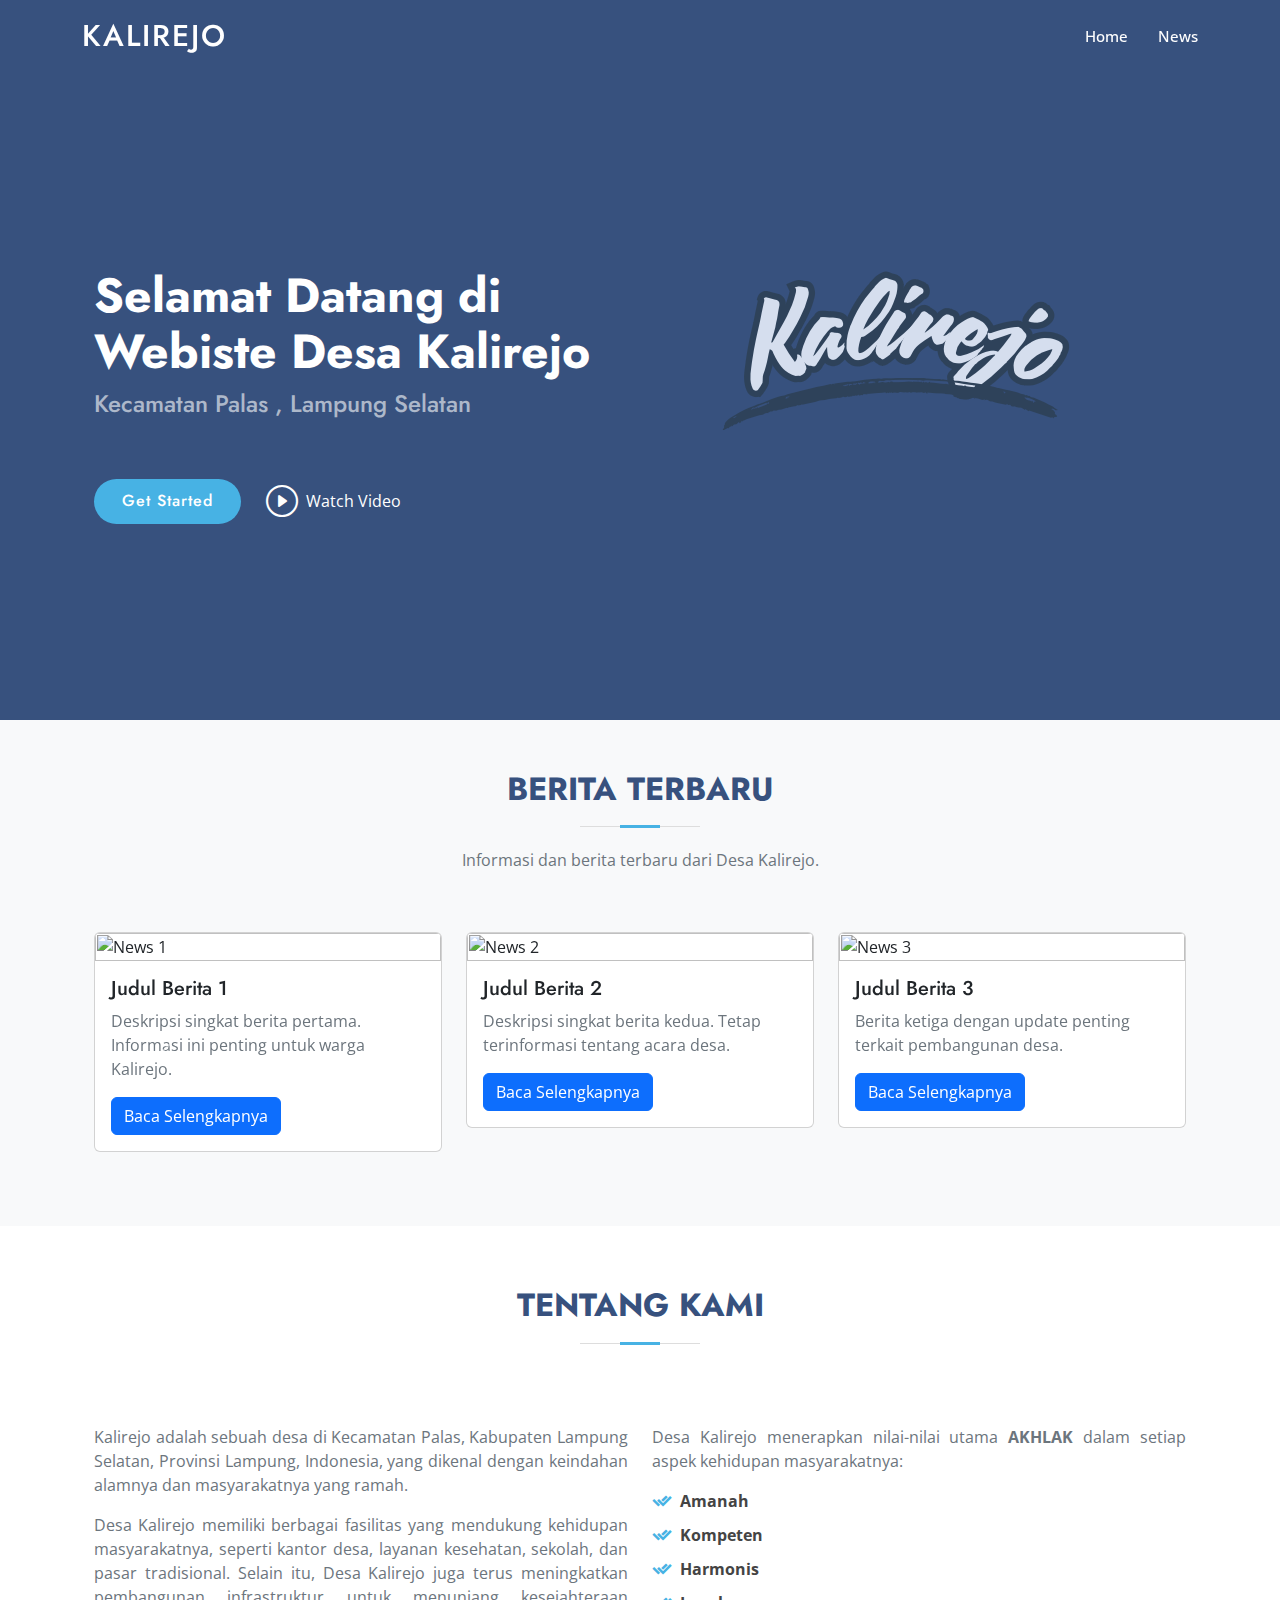
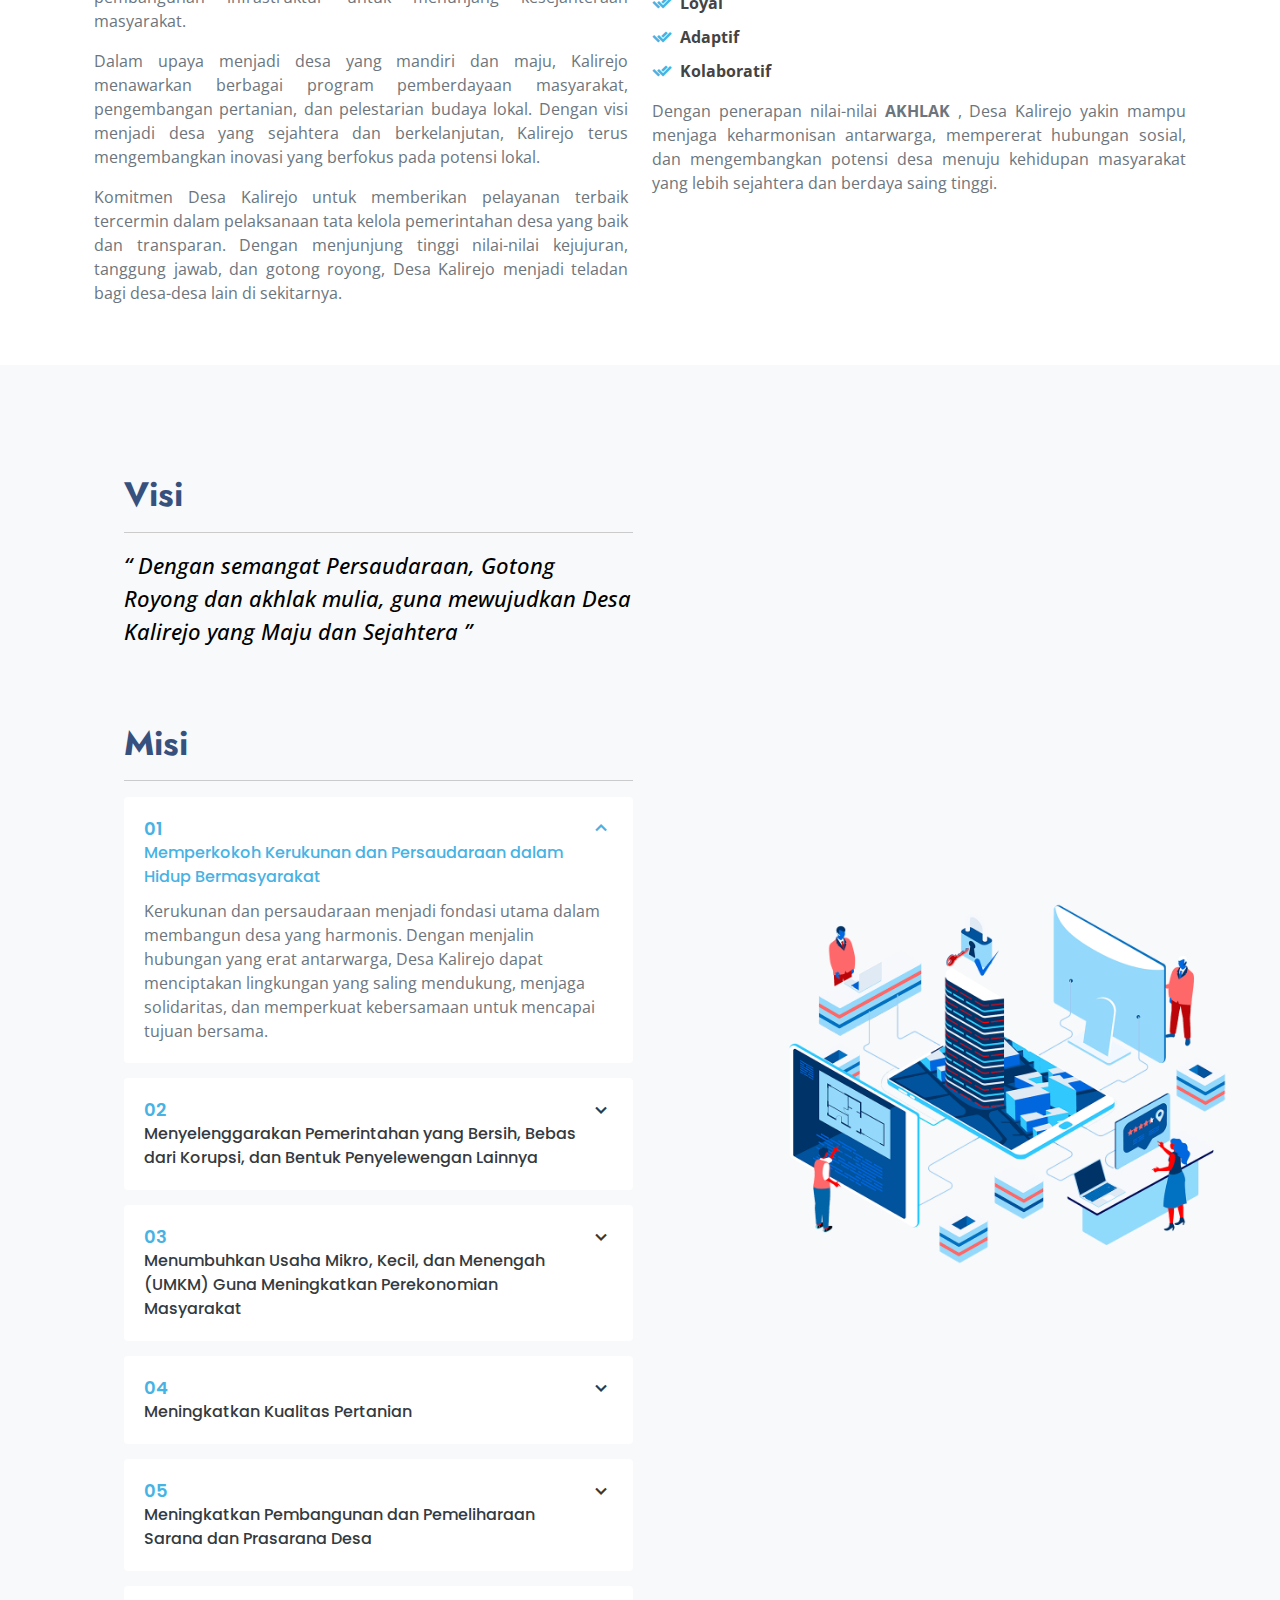
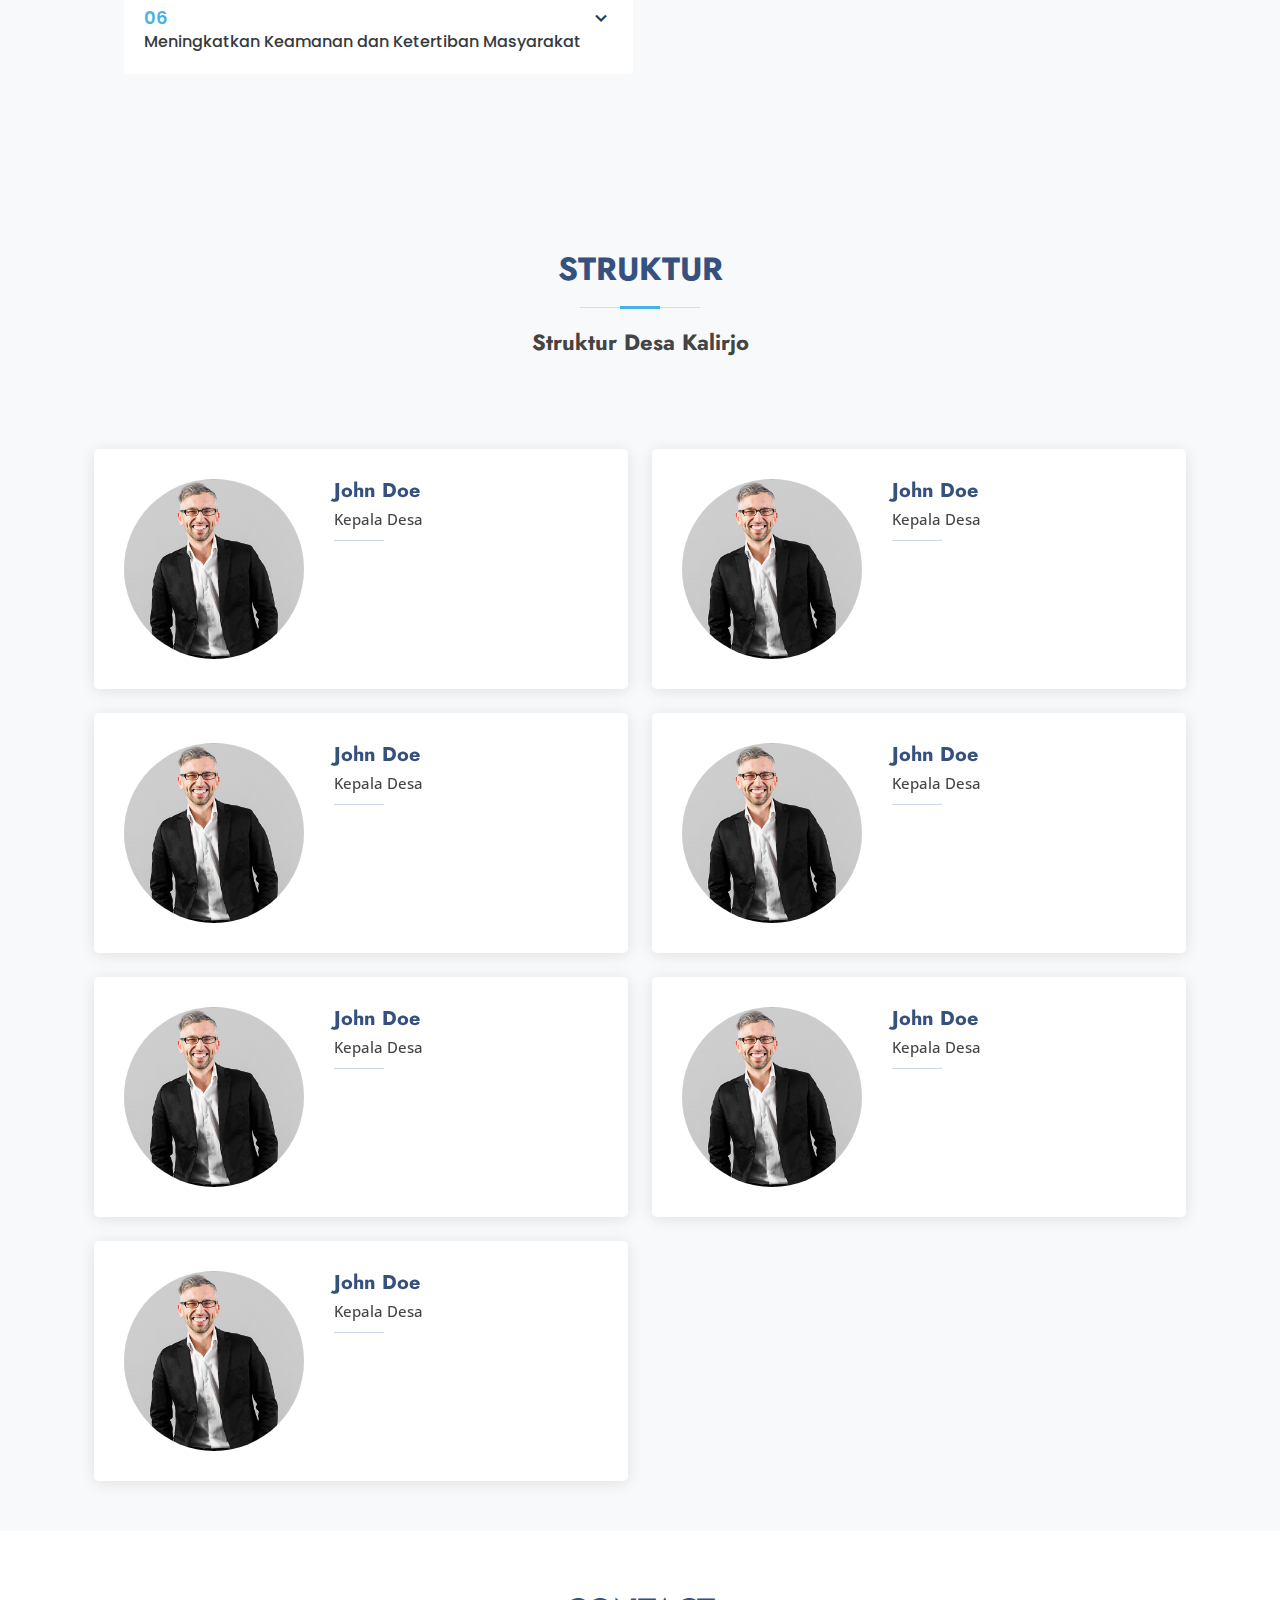
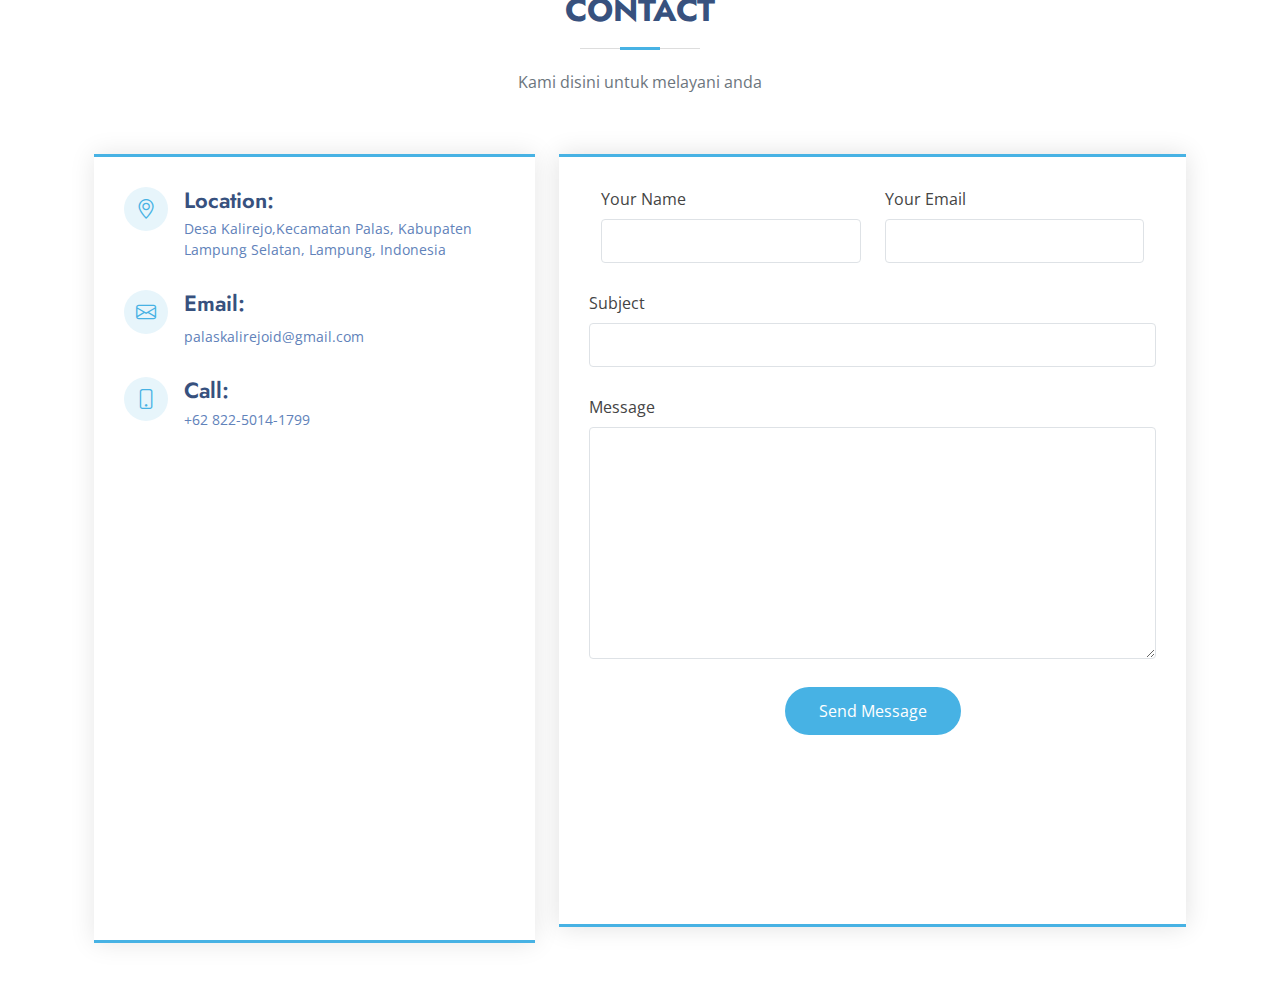
==== commit bcb086a1: "update:news" ====
--- a/index.html
+++ b/index.html
@@ -54,6 +54,102 @@
     <main id="main">
   
       
+      <!-- ======= News Section ======= -->
+<section id="news" class="news section-bg">
+  <div class="container" data-aos="fade-up">
+    <div class="section-title">
+      <h2>Berita Terbaru</h2>
+      <p>Informasi dan berita terbaru dari Desa Kalirejo.</p>
+    </div>
+    <div id="newsCarousel" class="carousel slide" data-bs-ride="carousel">
+      <div class="carousel-inner">
+        <!-- News Item 1 -->
+        <div class="carousel-item active">
+          <div class="row">
+            <div class="col-lg-4 col-md-6 mb-4">
+              <div class="card">
+                <img src="https://picsum.photos/350/200?random=1" class="card-img-top" alt="News 1">
+                <div class="card-body">
+                  <h5 class="card-title">Judul Berita 1</h5>
+                  <p class="card-text">Deskripsi singkat berita pertama. Informasi ini penting untuk warga Kalirejo.</p>
+                  <a href="#" class="btn btn-primary">Baca Selengkapnya</a>
+                </div>
+              </div>
+            </div>
+            <!-- News Item 2 -->
+            <div class="col-lg-4 col-md-6 mb-4">
+              <div class="card">
+                <img src="https://picsum.photos/350/200?random=2" class="card-img-top" alt="News 2">
+                <div class="card-body">
+                  <h5 class="card-title">Judul Berita 2</h5>
+                  <p class="card-text">Deskripsi singkat berita kedua. Tetap terinformasi tentang acara desa.</p>
+                  <a href="#" class="btn btn-primary">Baca Selengkapnya</a>
+                </div>
+              </div>
+            </div>
+            <!-- News Item 3 -->
+            <div class="col-lg-4 col-md-6 mb-4">
+              <div class="card">
+                <img src="https://picsum.photos/350/200?random=3" class="card-img-top" alt="News 3">
+                <div class="card-body">
+                  <h5 class="card-title">Judul Berita 3</h5>
+                  <p class="card-text">Berita ketiga dengan update penting terkait pembangunan desa.</p>
+                  <a href="#" class="btn btn-primary">Baca Selengkapnya</a>
+                </div>
+              </div>
+            </div>
+          </div>
+        </div>
+        <!-- Add more carousel items -->
+        <div class="carousel-item">
+          <div class="row">
+            <div class="col-lg-4 col-md-6 mb-4">
+              <div class="card">
+                <img src="https://picsum.photos/350/200?random=4" class="card-img-top" alt="News 4">
+                <div class="card-body">
+                  <h5 class="card-title">Judul Berita 4</h5>
+                  <p class="card-text">Berita keempat dengan info menarik dari desa.</p>
+                  <a href="#" class="btn btn-primary">Baca Selengkapnya</a>
+                </div>
+              </div>
+            </div>
+            <div class="col-lg-4 col-md-6 mb-4">
+              <div class="card">
+                <img src="https://picsum.photos/350/200?random=5" class="card-img-top" alt="News 5">
+                <div class="card-body">
+                  <h5 class="card-title">Judul Berita 5</h5>
+                  <p class="card-text">Berita tambahan yang relevan untuk semua warga desa.</p>
+                  <a href="#" class="btn btn-primary">Baca Selengkapnya</a>
+                </div>
+              </div>
+            </div>
+            <div class="col-lg-4 col-md-6 mb-4">
+              <div class="card">
+                <img src="https://picsum.photos/350/200?random=6" class="card-img-top" alt="News 6">
+                <div class="card-body">
+                  <h5 class="card-title">Judul Berita 6</h5>
+                  <p class="card-text">Deskripsi singkat berita keenam. Jangan lewatkan informasi penting ini.</p>
+                  <a href="#" class="btn btn-primary">Baca Selengkapnya</a>
+                </div>
+              </div>
+            </div>
+          </div>
+        </div>
+      </div>
+      <!-- Carousel Controls -->
+      <button class="carousel-control-prev" type="button" data-bs-target="#newsCarousel" data-bs-slide="prev">
+        <span class="carousel-control-prev-icon" aria-hidden="true"></span>
+        <span class="visually-hidden">Previous</span>
+      </button>
+      <button class="carousel-control-next" type="button" data-bs-target="#newsCarousel" data-bs-slide="next">
+        <span class="carousel-control-next-icon" aria-hidden="true"></span>
+        <span class="visually-hidden">Next</span>
+      </button>
+    </div>
+  </div>
+</section>
+<!-- End News Section -->
+
   
 <!-- ======= About Us Section ======= -->
 <section id="about" class="about">
@@ -152,8 +248,8 @@
                   </li>
 
                   <li>
-                    <a data-bs-toggle="collapse" data-bs-target="#accordion-list-3" class="collapsed"><span>04</span><br> Meningkatkan Kualitas Pertanian <i class="bx bx-chevron-down icon-show"></i><i class="bx bx-chevron-up icon-close"></i></a>
-                    <div id="accordion-list-3" class="collapse" data-bs-parent=".accordion-list">
+                    <a data-bs-toggle="collapse" data-bs-target="#accordion-list-4" class="collapsed"><span>04</span><br> Meningkatkan Kualitas Pertanian <i class="bx bx-chevron-down icon-show"></i><i class="bx bx-chevron-up icon-close"></i></a>
+                    <div id="accordion-list-4" class="collapse" data-bs-parent=".accordion-list">
                       <p>
                         Pertanian merupakan salah satu sektor utama yang menjadi tulang punggung perekonomian desa. Desa Kalirejo berupaya meningkatkan kualitas pertanian dengan memanfaatkan teknologi modern, menyediakan akses pupuk dan bibit unggul, serta memberikan pendampingan kepada petani agar hasil panen lebih optimal.
                       </p>
@@ -161,8 +257,8 @@
                   </li>
 
                   <li>
-                    <a data-bs-toggle="collapse" data-bs-target="#accordion-list-3" class="collapsed"><span>05</span><br> Meningkatkan Pembangunan dan Pemeliharaan Sarana dan Prasarana Desa <i class="bx bx-chevron-down icon-show"></i><i class="bx bx-chevron-up icon-close"></i></a>
-                    <div id="accordion-list-3" class="collapse" data-bs-parent=".accordion-list">
+                    <a data-bs-toggle="collapse" data-bs-target="#accordion-list-5" class="collapsed"><span>05</span><br> Meningkatkan Pembangunan dan Pemeliharaan Sarana dan Prasarana Desa <i class="bx bx-chevron-down icon-show"></i><i class="bx bx-chevron-up icon-close"></i></a>
+                    <div id="accordion-list-5" class="collapse" data-bs-parent=".accordion-list">
                       <p>
                         Pembangunan sarana dan prasarana seperti jalan desa, fasilitas pendidikan, tempat ibadah, dan saluran irigasi menjadi prioritas utama. Desa Kalirejo juga memastikan pemeliharaan fasilitas yang ada agar dapat digunakan secara maksimal untuk kepentingan masyarakat.
                       </p>
@@ -170,8 +266,8 @@
                   </li>
 
                   <li>
-                    <a data-bs-toggle="collapse" data-bs-target="#accordion-list-3" class="collapsed"><span>06</span><br> Meningkatkan Keamanan dan Ketertiban Masyarakat <i class="bx bx-chevron-down icon-show"></i><i class="bx bx-chevron-up icon-close"></i></a>
-                    <div id="accordion-list-3" class="collapse" data-bs-parent=".accordion-list">
+                    <a data-bs-toggle="collapse" data-bs-target="#accordion-list-6" class="collapsed"><span>06</span><br> Meningkatkan Keamanan dan Ketertiban Masyarakat <i class="bx bx-chevron-down icon-show"></i><i class="bx bx-chevron-up icon-close"></i></a>
+                    <div id="accordion-list-6" class="collapse" data-bs-parent=".accordion-list">
                       <p>
                         Keamanan dan ketertiban menjadi kunci dalam menciptakan suasana desa yang kondusif. Desa Kalirejo berkomitmen untuk meningkatkan sistem keamanan lingkungan, memperkuat pos ronda, serta meningkatkan kesadaran hukum masyarakat melalui edukasi dan kerjasama dengan pihak berwenang.  
                       </p>
@@ -380,6 +476,85 @@
         // Call the initialization function on page load
         document.addEventListener('DOMContentLoaded', initTeamSection);
       </script>
-      
-  
+<script>
+  const csvUrl = "https://docs.google.com/spreadsheets/d/e/2PACX-1vRXz7vyxWHRch4SzltCRSiA8jSokcJZb8oakTEXYumFMo6xoJG5wHPMUQPpmw7qRGY3ooGCWKRDSrqa/pub?output=csv";
+  
+  // Function to fetch and parse CSV
+  async function fetchRecentNewsData() {
+    try {
+      const response = await fetch(csvUrl);
+      const csvText = await response.text();
+  
+      // Parse CSV data
+      const rows = csvText.split("\n").map(row => row.split(","));
+      const headers = rows[0]; // First row contains headers
+      const recentNewsData = rows.slice(1).map(row => ({
+        title: row[0]?.trim(), // Assuming JUDUL is in the first column
+        excerpt: row[1]?.trim(), // Assuming DESC is in the second column
+        images: extractFirstImage(row[2]), // Extract the first valid image URL
+      })).slice(-6); // Take the last 6 items only
+  
+      displayRecentNews(recentNewsData);
+    } catch (error) {
+      console.error("Error fetching data from the CSV:", error);
+    }
+  }
+  
+  // Helper function to extract the first valid image URL
+  function extractFirstImage(imageCell) {
+    if (!imageCell) return "https://via.placeholder.com/350x200";
+    
+    // Remove surrounding quotes and split by comma
+    const imageUrls = imageCell.replace(/\"/g, "").split(",");
+    
+    // Return the first trimmed URL or a placeholder
+    return imageUrls[0]?.trim() || "https://via.placeholder.com/350x200";
+  }
+  
+  // Function to display recent news items
+  function displayRecentNews(recentNewsData) {
+    const newsCarousel = document.querySelector("#newsCarousel .carousel-inner");
+    newsCarousel.innerHTML = ""; // Clear existing content
+  
+    // Group news data into chunks of 3
+    const chunkSize = 3;
+    for (let i = 0; i < recentNewsData.length; i += chunkSize) {
+      const chunk = recentNewsData.slice(i, i + chunkSize);
+  
+      const carouselItem = document.createElement("div");
+      carouselItem.classList.add("carousel-item");
+      if (i === 0) carouselItem.classList.add("active"); // Set first item as active
+  
+      // Build the inner row containing 3 cards
+      const rowContent = chunk.map(news => `
+        <div class="col-lg-4 col-md-6 mb-4">
+          <div class="card">
+            <img src="${news.images}" class="card-img-top" alt="${news.title}">
+            <div class="card-body">
+              <h5 class="card-title">${news.title}</h5>
+              <p class="card-text">${news.excerpt}</p>
+              <a href="news.html" class="btn btn-primary">Baca Selengkapnya</a>
+            </div>
+          </div>
+        </div>
+      `).join("");
+  
+      // Add the row to the carousel item
+      carouselItem.innerHTML = `
+        <div class="row">
+          ${rowContent}
+        </div>
+      `;
+  
+      newsCarousel.appendChild(carouselItem);
+    }
+  }
+  
+  // Fetch and display recent news data on page load
+  fetchRecentNewsData();
+  </script>
+  
+        
+  
+      
   </body></html>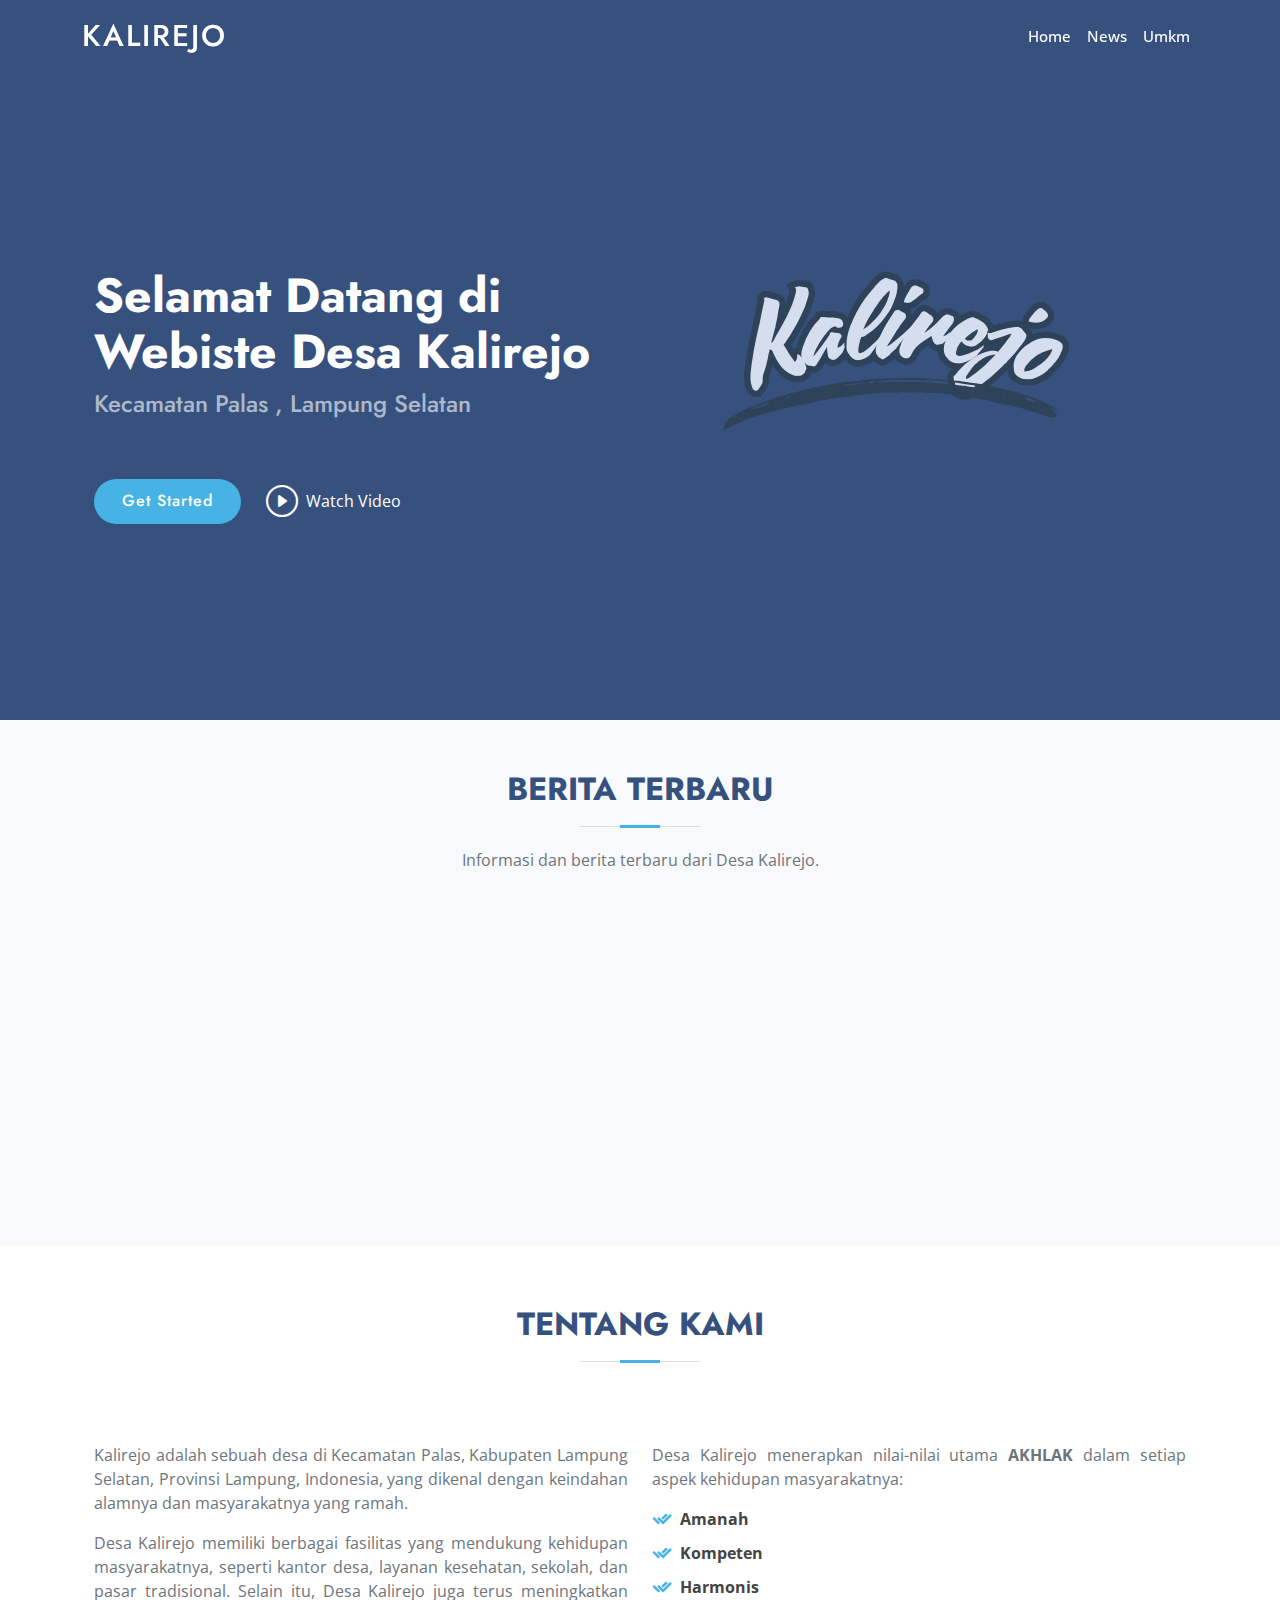
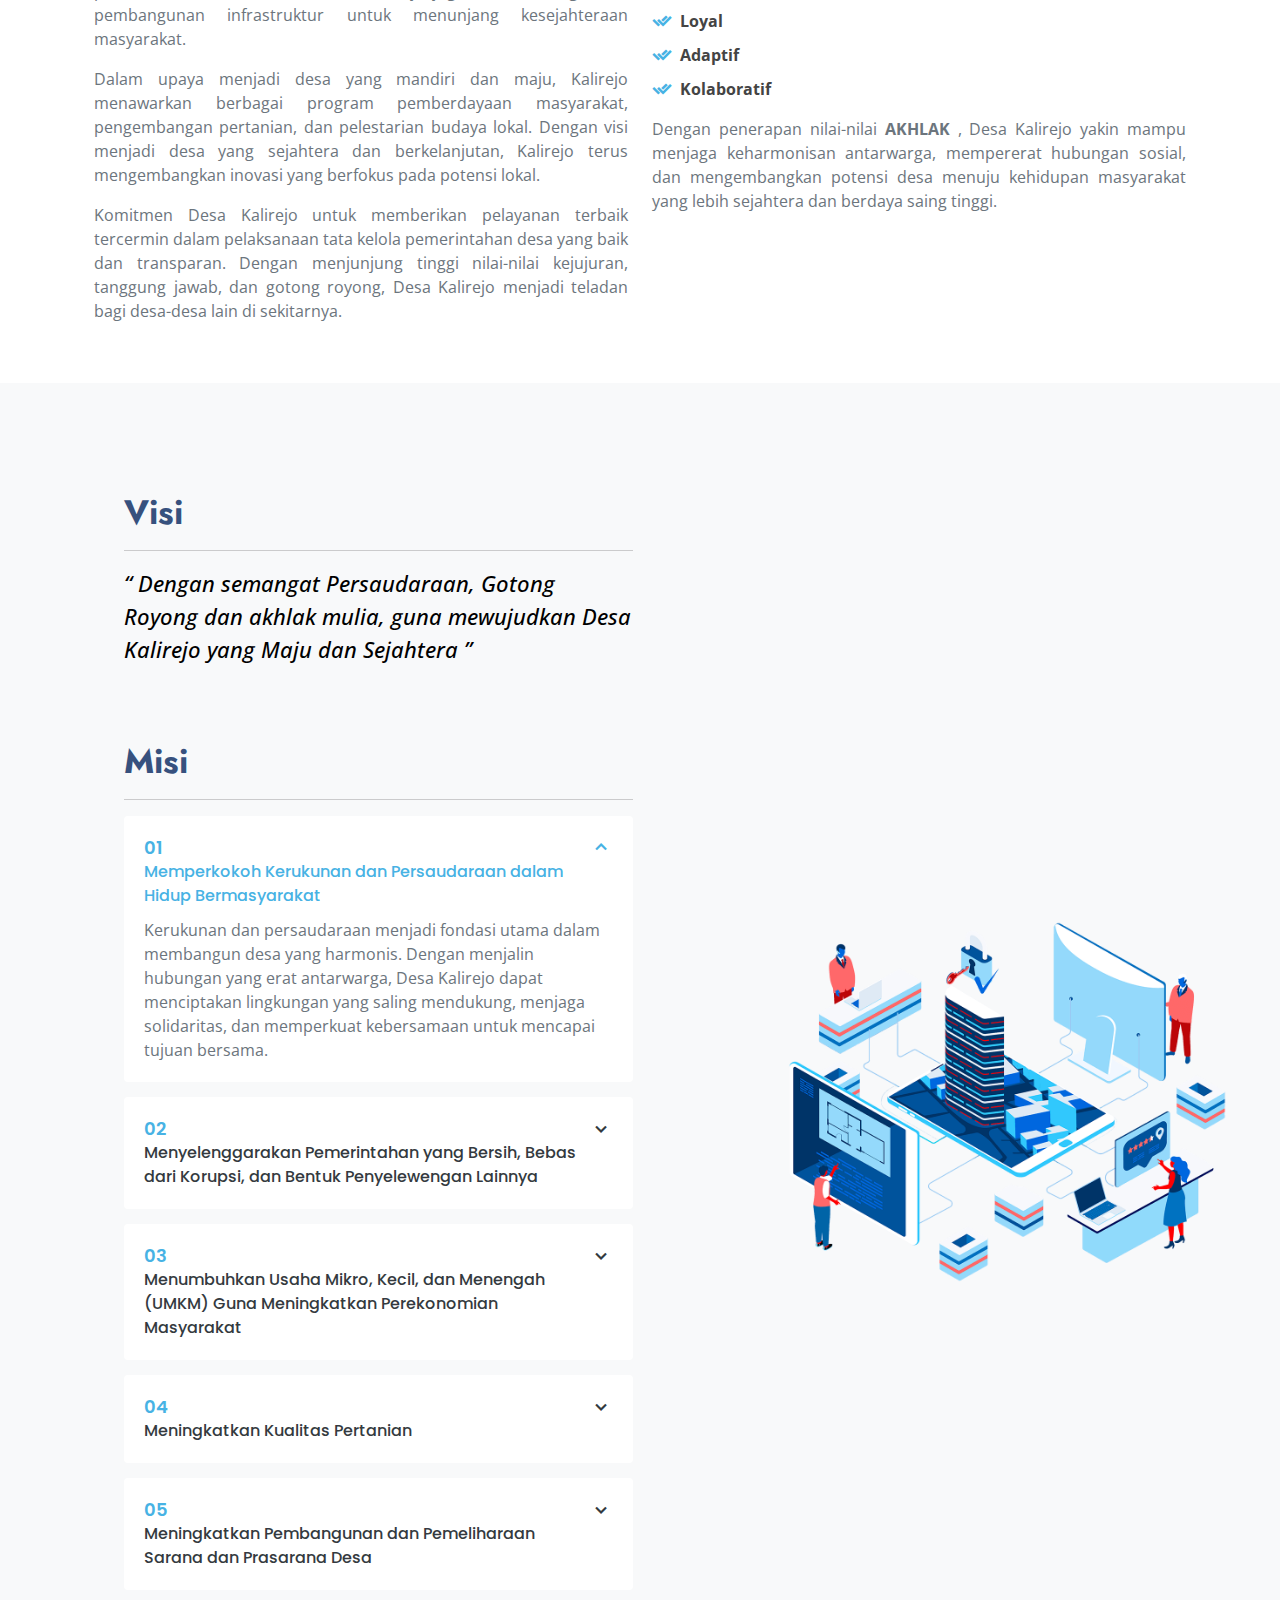
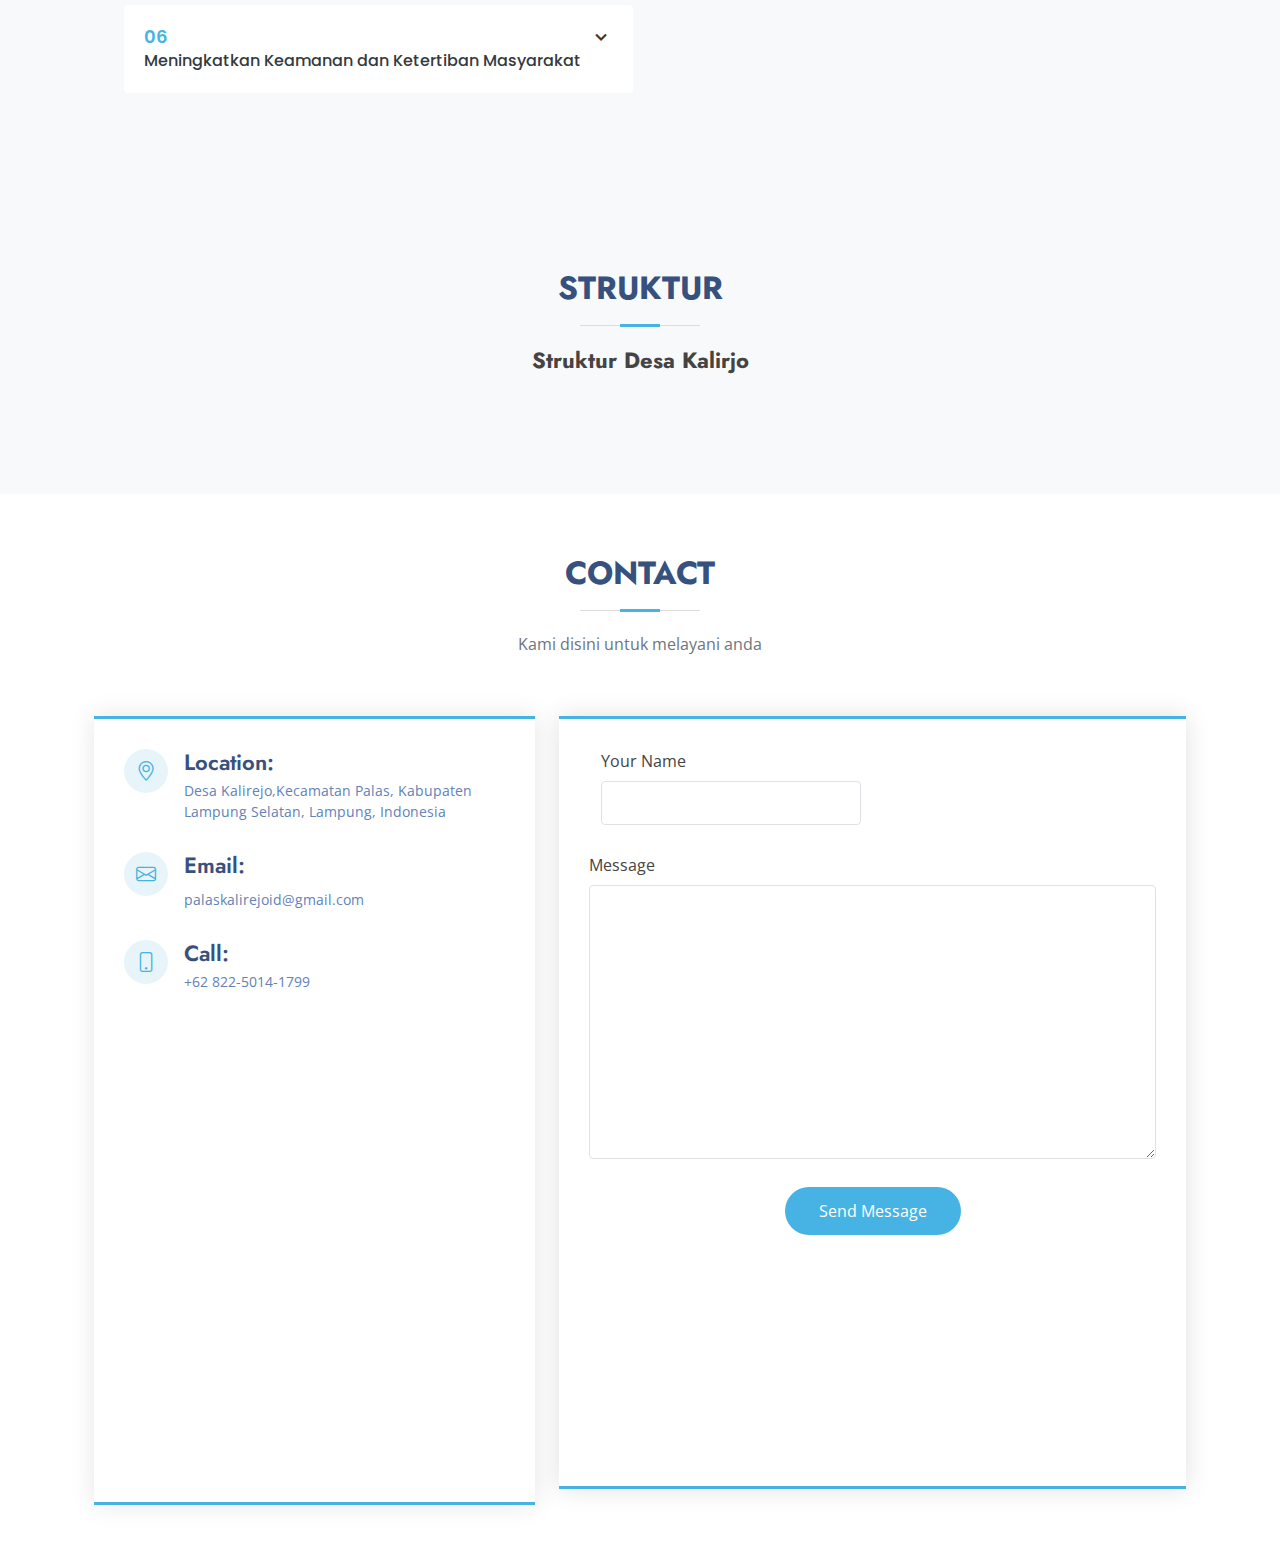
==== commit 37515ac1: "update team" ====
--- a/index.html
+++ b/index.html
@@ -55,100 +55,40 @@
   
       
       <!-- ======= News Section ======= -->
-<section id="news" class="news section-bg">
-  <div class="container" data-aos="fade-up">
-    <div class="section-title">
-      <h2>Berita Terbaru</h2>
-      <p>Informasi dan berita terbaru dari Desa Kalirejo.</p>
-    </div>
-    <div id="newsCarousel" class="carousel slide" data-bs-ride="carousel">
-      <div class="carousel-inner">
-        <!-- News Item 1 -->
-        <div class="carousel-item active">
-          <div class="row">
-            <div class="col-lg-4 col-md-6 mb-4">
-              <div class="card">
-                <img src="https://picsum.photos/350/200?random=1" class="card-img-top" alt="News 1">
-                <div class="card-body">
-                  <h5 class="card-title">Judul Berita 1</h5>
-                  <p class="card-text">Deskripsi singkat berita pertama. Informasi ini penting untuk warga Kalirejo.</p>
-                  <a href="#" class="btn btn-primary">Baca Selengkapnya</a>
-                </div>
-              </div>
-            </div>
-            <!-- News Item 2 -->
-            <div class="col-lg-4 col-md-6 mb-4">
-              <div class="card">
-                <img src="https://picsum.photos/350/200?random=2" class="card-img-top" alt="News 2">
-                <div class="card-body">
-                  <h5 class="card-title">Judul Berita 2</h5>
-                  <p class="card-text">Deskripsi singkat berita kedua. Tetap terinformasi tentang acara desa.</p>
-                  <a href="#" class="btn btn-primary">Baca Selengkapnya</a>
-                </div>
-              </div>
-            </div>
-            <!-- News Item 3 -->
-            <div class="col-lg-4 col-md-6 mb-4">
-              <div class="card">
-                <img src="https://picsum.photos/350/200?random=3" class="card-img-top" alt="News 3">
-                <div class="card-body">
-                  <h5 class="card-title">Judul Berita 3</h5>
-                  <p class="card-text">Berita ketiga dengan update penting terkait pembangunan desa.</p>
-                  <a href="#" class="btn btn-primary">Baca Selengkapnya</a>
-                </div>
-              </div>
-            </div>
-          </div>
-        </div>
-        <!-- Add more carousel items -->
-        <div class="carousel-item">
-          <div class="row">
-            <div class="col-lg-4 col-md-6 mb-4">
-              <div class="card">
-                <img src="https://picsum.photos/350/200?random=4" class="card-img-top" alt="News 4">
-                <div class="card-body">
-                  <h5 class="card-title">Judul Berita 4</h5>
-                  <p class="card-text">Berita keempat dengan info menarik dari desa.</p>
-                  <a href="#" class="btn btn-primary">Baca Selengkapnya</a>
-                </div>
-              </div>
-            </div>
-            <div class="col-lg-4 col-md-6 mb-4">
-              <div class="card">
-                <img src="https://picsum.photos/350/200?random=5" class="card-img-top" alt="News 5">
-                <div class="card-body">
-                  <h5 class="card-title">Judul Berita 5</h5>
-                  <p class="card-text">Berita tambahan yang relevan untuk semua warga desa.</p>
-                  <a href="#" class="btn btn-primary">Baca Selengkapnya</a>
-                </div>
-              </div>
-            </div>
-            <div class="col-lg-4 col-md-6 mb-4">
-              <div class="card">
-                <img src="https://picsum.photos/350/200?random=6" class="card-img-top" alt="News 6">
-                <div class="card-body">
-                  <h5 class="card-title">Judul Berita 6</h5>
-                  <p class="card-text">Deskripsi singkat berita keenam. Jangan lewatkan informasi penting ini.</p>
-                  <a href="#" class="btn btn-primary">Baca Selengkapnya</a>
-                </div>
-              </div>
-            </div>
-          </div>
+    <section id="news" class="news section-bg">
+      <div class="container" data-aos="fade-up">
+        <div class="section-title">
+          <h2>Berita Terbaru</h2>
+          <p>Informasi dan berita terbaru dari Desa Kalirejo.</p>
+        </div>
+        <div id="newsCarousel" class="carousel slide" data-bs-ride="carousel">
+          <div class="carousel-inner">
+            <!-- News Item 1 -->
+
+          </div>
+
         </div>
       </div>
-      <!-- Carousel Controls -->
-      <button class="carousel-control-prev" type="button" data-bs-target="#newsCarousel" data-bs-slide="prev">
-        <span class="carousel-control-prev-icon" aria-hidden="true"></span>
-        <span class="visually-hidden">Previous</span>
-      </button>
-      <button class="carousel-control-next" type="button" data-bs-target="#newsCarousel" data-bs-slide="next">
-        <span class="carousel-control-next-icon" aria-hidden="true"></span>
-        <span class="visually-hidden">Next</span>
-      </button>
-    </div>
-  </div>
-</section>
-<!-- End News Section -->
+    </section>
+    <!-- End News Section -->
+
+          <!-- ======= News Section ======= -->
+    <section id="umkm" class="news section-bg">
+      <div class="container" data-aos="fade-up">
+        <div class="section-title">
+          <h2>UMKM Desa</h2>
+          <p>UMKM dari Desa Kalirejo.</p>
+        </div>
+        <div id="umkmCarousel" class="carousel slide" data-bs-ride="carousel">
+          <div class="carousel-inner">
+            <!-- News Item 1 -->
+
+          </div>
+
+        </div>
+      </div>
+    </section>
+    <!-- End News Section -->
 
   
 <!-- ======= About Us Section ======= -->
@@ -344,31 +284,20 @@
   
             <div class="col-lg-7 mt-5 mt-lg-0 d-flex align-items-stretch">
               
-              <form action="" method="post" role="form" class="php-email-form">
-                  <div class="row">
+              <form id="whatsappForm" role="form" class="php-email-form">
+                <div class="row">
                   <div class="form-group col-md-6">
                     <label for="name">Your Name</label>
-                    <input type="text" name="name" class="form-control" id="name" required="">
+                    <input type="text" name="name" class="form-control" id="name" required>
                   </div>
-                  <div class="form-group col-md-6">
-                    <label for="name">Your Email</label>
-                    <input type="email" class="form-control" name="email" id="email" required="">
-                  </div>
                 </div>
                 <div class="form-group">
-                  <label for="name">Subject</label>
-                  <input type="text" class="form-control" name="subject" id="subject" required="">
-                </div>
-                <div class="form-group">
-                  <label for="name">Message</label>
-                  <textarea class="form-control" name="message" rows="10" required=""></textarea>
-                </div>
-                <div class="my-3">
-                  <div class="loading">Loading</div>
-                  <div class="error-message"></div>
-                  <div class="sent-message">Your message has been sent. Thank you!</div>
-                </div>
-                <div class="text-center"><button type="submit">Send Message</button></div>
+                  <label for="message">Message</label>
+                  <textarea class="form-control" name="message" id="message" rows="12" required></textarea>
+                </div>
+                <div class="text-center">
+                  <button type="submit">Send Message</button>
+                </div>
               </form>
             </div>
   
@@ -418,12 +347,33 @@
         //     .then(response => response.text())
         //     .then(data => document.getElementById('footer').innerHTML = data);
     </script>
+    <script>
+      document.getElementById("whatsappForm").addEventListener("submit", function(event) {
+        event.preventDefault();
+    
+        // Get input values
+        const name = document.getElementById("name").value.trim();
+        const message = document.getElementById("message").value.trim();
+    
+        // Your WhatsApp number (fetch dynamically if needed)
+        const phoneNumber = "6289643721080"; // Change this to dynamic number if needed
+    
+        // Format the WhatsApp message
+        const whatsappMessage = `Hello, my name is ${name}.%0A%0A${message}`;
+    
+        // Create the WhatsApp link
+        const whatsappURL = `https://wa.me/${phoneNumber}?text=${whatsappMessage}`;
+    
+        // Open WhatsApp link in a new tab
+        window.open(whatsappURL, "_blank");
+      });
+    </script>
 
     <!-- SCRIPT STRUKTUR -->
     <script>
         // Function to fetch and parse CSV
         async function fetchTeamData() {
-          const response = await fetch('data/struktur.csv'); // Replace with your actual CSV file path
+          const response = await fetch('https://docs.google.com/spreadsheets/d/e/2PACX-1vQ6aZrseohgdP0BzMDhTgRf_Dc3eNNpY6AKQth7lgLSOo-BBijIyQymmMOt5edW_NPTYlbvROol0LpE/pub?output=csv'); // Replace with your actual CSV file path
           const csvText = await response.text();
           return csvToArray(csvText);
         }
@@ -451,7 +401,7 @@
             const memberHTML = `
               <div class="col-lg-6 mt-4 aos-init aos-animate" data-aos="zoom-in" data-aos-delay="100">
                 <div class="member d-flex align-items-start">
-                  <div class="pic"><img src="${member.foto}" class="img-fluid" alt="${member.nama}"></div>
+                  <div class="pic ratio ratio-1x1"><img src="${member.foto}" class="img-fluid" alt="${member.nama}"></div>
                   <div class="member-info">
                     <h4>${member.nama}</h4>
                     <span>${member.posisi}</span>
@@ -478,6 +428,8 @@
       </script>
 <script>
   const csvUrl = "https://docs.google.com/spreadsheets/d/e/2PACX-1vRXz7vyxWHRch4SzltCRSiA8jSokcJZb8oakTEXYumFMo6xoJG5wHPMUQPpmw7qRGY3ooGCWKRDSrqa/pub?output=csv";
+  const umkmUrl = "https://docs.google.com/spreadsheets/d/e/2PACX-1vQlKmyR87hHajmRqWbI-iF1Oa8-NYN6RDDfznSJgnu-BMLq3gKcuJvlh4fj6yUBgVgFyVcNgLAc2qRc/pub?output=csv";
+
   
   // Function to fetch and parse CSV
   async function fetchRecentNewsData() {
@@ -498,6 +450,28 @@
     } catch (error) {
       console.error("Error fetching data from the CSV:", error);
     }
+    
+  }
+    // Function to fetch and parse CSV
+    async function fetchRecentUmkmData() {
+    try {
+      const response = await fetch(umkmUrl);
+      const csvText = await response.text();
+  
+      // Parse CSV data
+      const rows = csvText.split("\n").map(row => row.split(","));
+      const headers = rows[0]; // First row contains headers
+      const recentUmkmData = rows.slice(1).map(row => ({
+        title: row[0]?.trim(), // Assuming JUDUL is in the first column
+        excerpt: row[1]?.trim(), // Assuming DESC is in the second column
+        images: extractFirstImage(row[2]), // Extract the first valid image URL
+      })).slice(-6); // Take the last 6 items only
+  
+      displayRecentUmkm(recentUmkmData);
+    } catch (error) {
+      console.error("Error fetching data from the CSV:", error);
+    }
+    
   }
   
   // Helper function to extract the first valid image URL
@@ -527,7 +501,7 @@
   
       // Build the inner row containing 3 cards
       const rowContent = chunk.map(news => `
-        <div class="col-lg-4 col-md-6 mb-4">
+        <div class="col-lg-4 col-m  d-6 mb-4">
           <div class="card">
             <img src="${news.images}" class="card-img-top" alt="${news.title}">
             <div class="card-body">
@@ -549,9 +523,47 @@
       newsCarousel.appendChild(carouselItem);
     }
   }
+  function displayRecentUmkm(recentNewsData) {
+    const newsCarousel = document.querySelector("#umkmCarousel .carousel-inner");
+    newsCarousel.innerHTML = ""; // Clear existing content
+  
+    // Group news data into chunks of 3
+    const chunkSize = 3;
+    for (let i = 0; i < recentNewsData.length; i += chunkSize) {
+      const chunk = recentNewsData.slice(i, i + chunkSize);
+  
+      const carouselItem = document.createElement("div");
+      carouselItem.classList.add("carousel-item");
+      if (i === 0) carouselItem.classList.add("active"); // Set first item as active
+  
+      // Build the inner row containing 3 cards
+      const rowContent = chunk.map(news => `
+        <div class="col-lg-4 col-m  d-6 mb-4">
+          <div class="card">
+            <img src="${news.images}" class="card-img-top" alt="${news.title}">
+            <div class="card-body">
+              <h5 class="card-title">${news.title}</h5>
+              <p class="card-text">${news.excerpt}</p>
+              <a href="umkm.html" class="btn btn-primary">Baca Selengkapnya</a>
+            </div>
+          </div>
+        </div>
+      `).join("");
+  
+      // Add the row to the carousel item
+      carouselItem.innerHTML = `
+        <div class="row">
+          ${rowContent}
+        </div>
+      `;
+  
+      newsCarousel.appendChild(carouselItem);
+    }
+  }
   
   // Fetch and display recent news data on page load
   fetchRecentNewsData();
+  fetchRecentUmkmData();
   </script>
   
         
